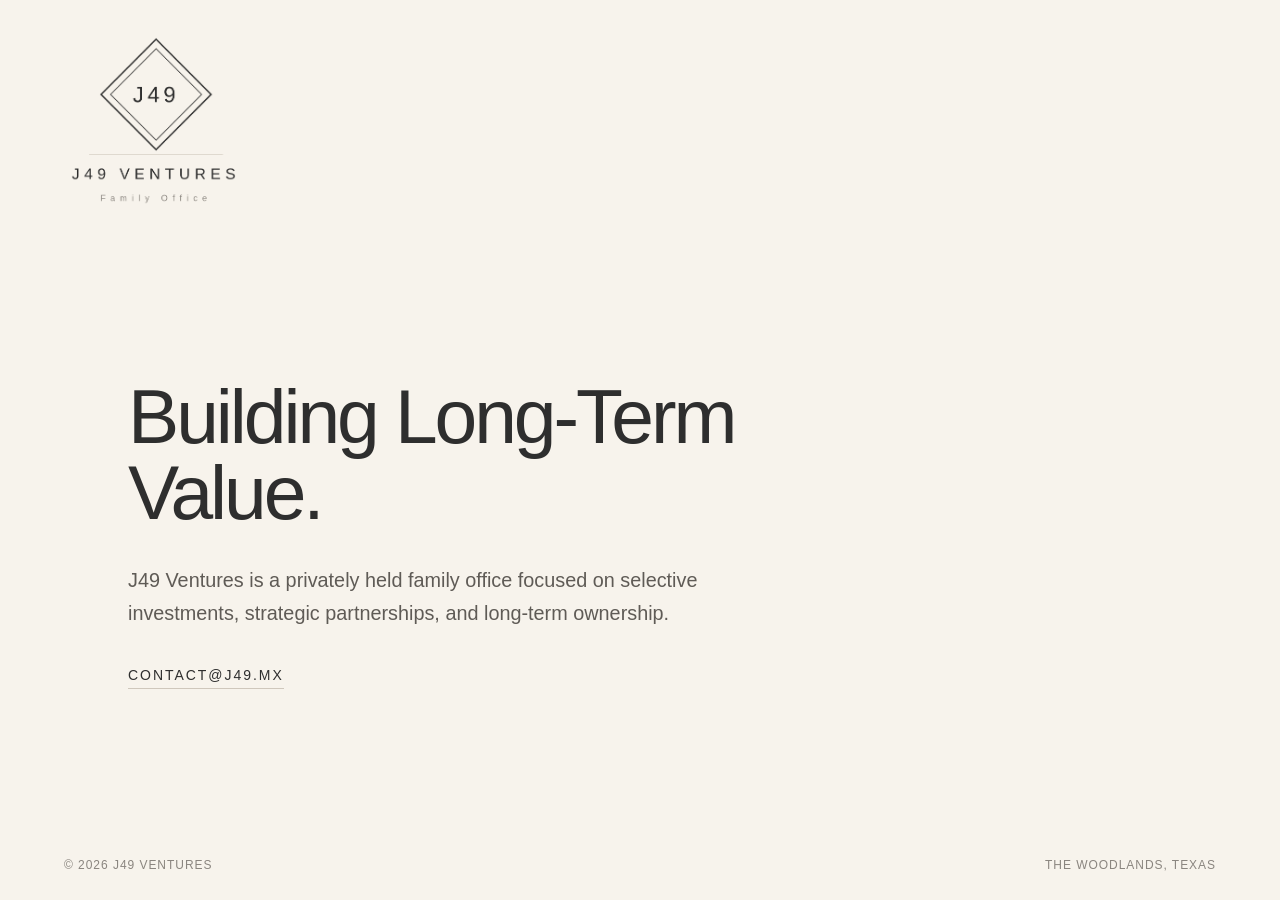
==== index.html @ e1f8d01c "Add files via upload" ====
<!doctype html>
<html lang="en">
<head>
  <meta charset="utf-8">
  <meta name="viewport" content="width=device-width, initial-scale=1">
  <title>J49 Ventures | Family Office</title>
  <meta name="description" content="J49 Ventures is a privately held family office focused on long-term value creation.">
  <meta name="theme-color" content="#f7f3ec">
  <link rel="icon" href="assets/images/j49-logo-cropped.png" type="image/png">
  <style>
    :root {
      --background: #f7f3ec;
      --text: #2e2e2e;
      --muted: #8a857f;
      --line: #cfc7bc;
    }

    * { box-sizing: border-box; }

    html, body { min-height: 100%; }

    body {
      margin: 0;
      min-height: 100vh;
      display: grid;
      grid-template-rows: auto 1fr auto;
      background: var(--background);
      color: var(--text);
      font-family: Arial, Helvetica, sans-serif;
      -webkit-font-smoothing: antialiased;
    }

    header {
      padding: 30px clamp(24px, 5vw, 72px) 0;
    }

    .logo {
      display: block;
      width: clamp(145px, 14vw, 205px);
      height: auto;
    }

    main {
      display: flex;
      align-items: center;
      padding: 8vh clamp(24px, 10vw, 150px);
    }

    .hero {
      max-width: 790px;
    }

    h1 {
      margin: 0;
      max-width: 760px;
      font-size: clamp(42px, 6vw, 86px);
      line-height: .98;
      letter-spacing: -0.04em;
      font-weight: 400;
    }

    .intro {
      margin: 34px 0 0;
      max-width: 635px;
      font-size: clamp(17px, 1.55vw, 22px);
      line-height: 1.65;
      color: #5f5b56;
    }

    .contact {
      display: inline-block;
      margin-top: 38px;
      padding-bottom: 5px;
      color: var(--text);
      font-size: 14px;
      letter-spacing: .14em;
      text-decoration: none;
      text-transform: uppercase;
      border-bottom: 1px solid var(--line);
    }

    footer {
      display: flex;
      justify-content: space-between;
      gap: 24px;
      padding: 0 clamp(24px, 5vw, 72px) 28px;
      color: var(--muted);
      font-size: 12px;
      letter-spacing: .08em;
      text-transform: uppercase;
    }

    @media (max-width: 640px) {
      header { padding-top: 22px; }
      main { align-items: flex-start; padding-top: 18vh; }
      .intro { margin-top: 26px; }
      footer { flex-direction: column; gap: 8px; }
    }
  </style>
</head>
<body>
  <header>
    <img class="logo" src="assets/images/j49-logo-cropped.png" alt="J49 Ventures Family Office">
  </header>

  <main>
    <section class="hero">
      <h1>Building Long-Term Value.</h1>
      <p class="intro">J49 Ventures is a privately held family office focused on selective investments, strategic partnerships, and long-term ownership.</p>
      <a class="contact" href="mailto:contact@j49.mx">contact@j49.mx</a>
    </section>
  </main>

  <footer>
    <span>© 2026 J49 Ventures</span>
    <span>The Woodlands, Texas</span>
  </footer>
</body>
</html>
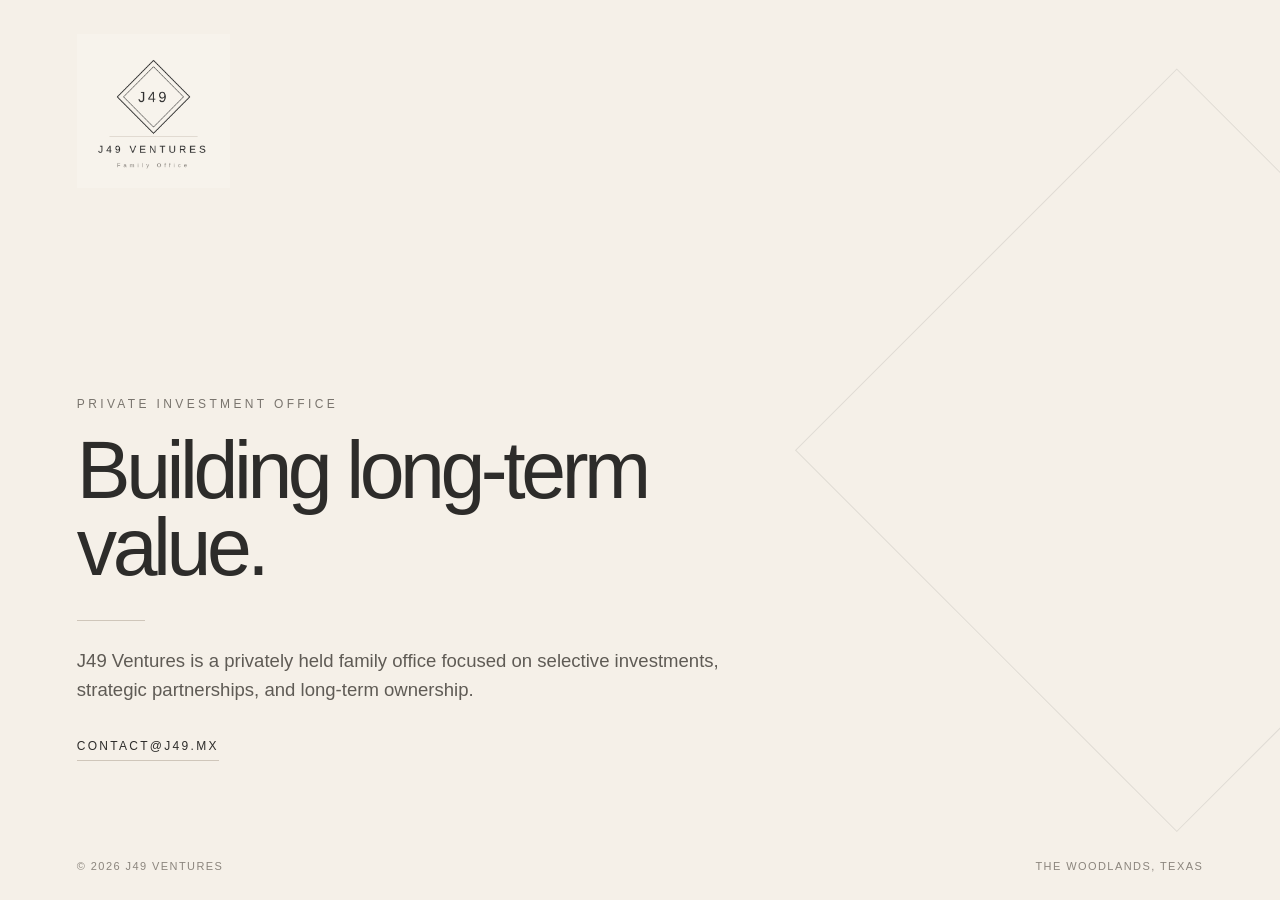
==== commit 60cdf33a: "Add files via upload" ====
--- a/index.html
+++ b/index.html
@@ -4,116 +4,203 @@
   <meta charset="utf-8">
   <meta name="viewport" content="width=device-width, initial-scale=1">
   <title>J49 Ventures | Family Office</title>
-  <meta name="description" content="J49 Ventures is a privately held family office focused on long-term value creation.">
-  <meta name="theme-color" content="#f7f3ec">
-  <link rel="icon" href="assets/images/j49-logo-cropped.png" type="image/png">
+  <meta name="description" content="J49 Ventures is a privately held family office focused on selective investments, strategic partnerships, and long-term ownership.">
+  <meta name="robots" content="index,follow">
+  <link rel="icon" href="assets/j49-logo.png">
   <style>
     :root {
-      --background: #f7f3ec;
-      --text: #2e2e2e;
-      --muted: #8a857f;
-      --line: #cfc7bc;
+      --bg: #f5f0e8;
+      --ink: #2d2c2a;
+      --muted: #79746d;
+      --line: #cfc6ba;
+      --page-x: clamp(28px, 6vw, 92px);
     }
 
     * { box-sizing: border-box; }
 
-    html, body { min-height: 100%; }
+    html, body {
+      margin: 0;
+      min-height: 100%;
+      background: var(--bg);
+      color: var(--ink);
+    }
 
     body {
-      margin: 0;
+      font-family: Arial, Helvetica, sans-serif;
+      overflow-x: hidden;
+    }
+
+    .page {
       min-height: 100vh;
+      position: relative;
       display: grid;
       grid-template-rows: auto 1fr auto;
-      background: var(--background);
-      color: var(--text);
-      font-family: Arial, Helvetica, sans-serif;
-      -webkit-font-smoothing: antialiased;
-    }
-
-    header {
-      padding: 30px clamp(24px, 5vw, 72px) 0;
-    }
-
-    .logo {
+      padding: 34px var(--page-x) 28px;
+      isolation: isolate;
+    }
+
+    .page::after {
+      content: "";
+      position: absolute;
+      width: min(42vw, 620px);
+      aspect-ratio: 1;
+      right: -13vw;
+      top: 50%;
+      transform: translateY(-50%) rotate(45deg);
+      border: 1px solid rgba(45, 44, 42, 0.10);
+      z-index: -1;
+    }
+
+    .brand {
+      display: inline-block;
+      width: clamp(135px, 12vw, 190px);
+    }
+
+    .brand img {
       display: block;
-      width: clamp(145px, 14vw, 205px);
+      width: 100%;
       height: auto;
+      mix-blend-mode: multiply;
     }
 
     main {
       display: flex;
-      align-items: center;
-      padding: 8vh clamp(24px, 10vw, 150px);
-    }
-
-    .hero {
-      max-width: 790px;
+      align-items: flex-end;
+      padding: clamp(70px, 12vh, 150px) 0 clamp(70px, 11vh, 125px);
+    }
+
+    .content {
+      max-width: 760px;
+    }
+
+    .eyebrow {
+      margin: 0 0 22px;
+      font-size: 12px;
+      line-height: 1;
+      letter-spacing: 0.28em;
+      text-transform: uppercase;
+      color: var(--muted);
     }
 
     h1 {
       margin: 0;
-      max-width: 760px;
-      font-size: clamp(42px, 6vw, 86px);
-      line-height: .98;
-      letter-spacing: -0.04em;
+      max-width: 700px;
+      font-size: clamp(54px, 6.3vw, 96px);
+      line-height: 0.96;
       font-weight: 400;
+      letter-spacing: -0.055em;
+    }
+
+    .rule {
+      width: 68px;
+      height: 1px;
+      margin: 34px 0 26px;
+      background: var(--line);
     }
 
     .intro {
-      margin: 34px 0 0;
-      max-width: 635px;
-      font-size: clamp(17px, 1.55vw, 22px);
-      line-height: 1.65;
-      color: #5f5b56;
+      margin: 0;
+      max-width: 670px;
+      font-size: clamp(17px, 1.45vw, 22px);
+      line-height: 1.55;
+      color: #5f5b55;
     }
 
     .contact {
       display: inline-block;
-      margin-top: 38px;
-      padding-bottom: 5px;
-      color: var(--text);
-      font-size: 14px;
-      letter-spacing: .14em;
+      margin-top: 34px;
+      color: var(--ink);
       text-decoration: none;
+      font-size: 12px;
+      letter-spacing: 0.19em;
       text-transform: uppercase;
+      padding-bottom: 7px;
       border-bottom: 1px solid var(--line);
+      transition: border-color .2s ease, opacity .2s ease;
+    }
+
+    .contact:hover {
+      border-color: var(--ink);
+      opacity: .72;
     }
 
     footer {
       display: flex;
       justify-content: space-between;
+      align-items: center;
       gap: 24px;
-      padding: 0 clamp(24px, 5vw, 72px) 28px;
-      color: var(--muted);
-      font-size: 12px;
-      letter-spacing: .08em;
+      color: #8b857d;
+      font-size: 11px;
+      letter-spacing: 0.13em;
       text-transform: uppercase;
     }
 
-    @media (max-width: 640px) {
-      header { padding-top: 22px; }
-      main { align-items: flex-start; padding-top: 18vh; }
-      .intro { margin-top: 26px; }
-      footer { flex-direction: column; gap: 8px; }
+    @media (max-width: 720px) {
+      .page {
+        padding-top: 24px;
+        padding-bottom: 22px;
+      }
+
+      .page::after {
+        width: 95vw;
+        right: -48vw;
+        top: 54%;
+      }
+
+      .brand {
+        width: 122px;
+      }
+
+      main {
+        align-items: center;
+        padding: 70px 0 60px;
+      }
+
+      h1 {
+        font-size: clamp(48px, 15vw, 70px);
+        max-width: 9ch;
+      }
+
+      .intro {
+        font-size: 17px;
+      }
+
+      footer {
+        align-items: flex-end;
+        font-size: 9px;
+      }
+
+      footer span:last-child {
+        text-align: right;
+      }
     }
   </style>
 </head>
 <body>
-  <header>
-    <img class="logo" src="assets/images/j49-logo-cropped.png" alt="J49 Ventures Family Office">
-  </header>
-
-  <main>
-    <section class="hero">
-      <h1>Building Long-Term Value.</h1>
-      <p class="intro">J49 Ventures is a privately held family office focused on selective investments, strategic partnerships, and long-term ownership.</p>
-      <a class="contact" href="mailto:contact@j49.mx">contact@j49.mx</a>
-    </section>
-  </main>
-
-  <footer>
-    <span>© 2026 J49 Ventures</span>
-    <span>The Woodlands, Texas</span>
-  </footer>
+  <div class="page">
+    <header>
+      <a class="brand" href="/" aria-label="J49 Ventures home">
+        <img src="assets/j49-logo.png" alt="J49 Ventures Family Office">
+      </a>
+    </header>
+
+    <main>
+      <section class="content" aria-labelledby="main-title">
+        <p class="eyebrow">Private Investment Office</p>
+        <h1 id="main-title">Building long-term value.</h1>
+        <div class="rule" aria-hidden="true"></div>
+        <p class="intro">
+          J49 Ventures is a privately held family office focused on selective investments,
+          strategic partnerships, and long-term ownership.
+        </p>
+        <a class="contact" href="mailto:contact@j49.mx">contact@j49.mx</a>
+      </section>
+    </main>
+
+    <footer>
+      <span>© 2026 J49 Ventures</span>
+      <span>The Woodlands, Texas</span>
+    </footer>
+  </div>
 </body>
 </html>
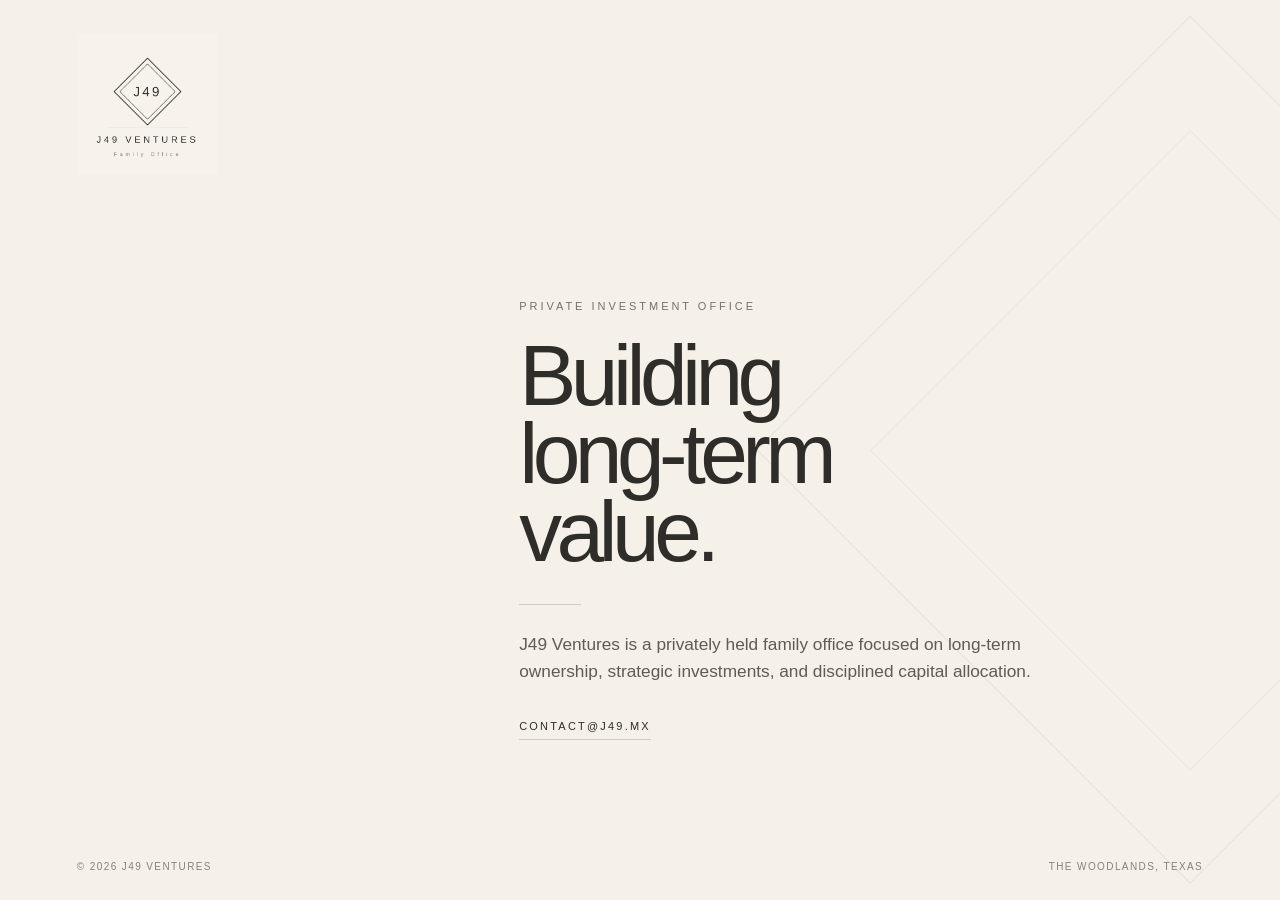
==== commit e946f49b: "Add files via upload" ====
--- a/index.html
+++ b/index.html
@@ -4,203 +4,45 @@
   <meta charset="utf-8">
   <meta name="viewport" content="width=device-width, initial-scale=1">
   <title>J49 Ventures | Family Office</title>
-  <meta name="description" content="J49 Ventures is a privately held family office focused on selective investments, strategic partnerships, and long-term ownership.">
-  <meta name="robots" content="index,follow">
+  <meta name="description" content="J49 Ventures is a privately held family office focused on long-term ownership, strategic investments, and disciplined capital allocation.">
+  <meta name="theme-color" content="#f5f0e8">
   <link rel="icon" href="assets/j49-logo.png">
   <style>
-    :root {
-      --bg: #f5f0e8;
-      --ink: #2d2c2a;
-      --muted: #79746d;
-      --line: #cfc6ba;
-      --page-x: clamp(28px, 6vw, 92px);
-    }
-
-    * { box-sizing: border-box; }
-
-    html, body {
-      margin: 0;
-      min-height: 100%;
-      background: var(--bg);
-      color: var(--ink);
-    }
-
-    body {
-      font-family: Arial, Helvetica, sans-serif;
-      overflow-x: hidden;
-    }
-
-    .page {
-      min-height: 100vh;
-      position: relative;
-      display: grid;
-      grid-template-rows: auto 1fr auto;
-      padding: 34px var(--page-x) 28px;
-      isolation: isolate;
-    }
-
-    .page::after {
-      content: "";
-      position: absolute;
-      width: min(42vw, 620px);
-      aspect-ratio: 1;
-      right: -13vw;
-      top: 50%;
-      transform: translateY(-50%) rotate(45deg);
-      border: 1px solid rgba(45, 44, 42, 0.10);
-      z-index: -1;
-    }
-
-    .brand {
-      display: inline-block;
-      width: clamp(135px, 12vw, 190px);
-    }
-
-    .brand img {
-      display: block;
-      width: 100%;
-      height: auto;
-      mix-blend-mode: multiply;
-    }
-
-    main {
-      display: flex;
-      align-items: flex-end;
-      padding: clamp(70px, 12vh, 150px) 0 clamp(70px, 11vh, 125px);
-    }
-
-    .content {
-      max-width: 760px;
-    }
-
-    .eyebrow {
-      margin: 0 0 22px;
-      font-size: 12px;
-      line-height: 1;
-      letter-spacing: 0.28em;
-      text-transform: uppercase;
-      color: var(--muted);
-    }
-
-    h1 {
-      margin: 0;
-      max-width: 700px;
-      font-size: clamp(54px, 6.3vw, 96px);
-      line-height: 0.96;
-      font-weight: 400;
-      letter-spacing: -0.055em;
-    }
-
-    .rule {
-      width: 68px;
-      height: 1px;
-      margin: 34px 0 26px;
-      background: var(--line);
-    }
-
-    .intro {
-      margin: 0;
-      max-width: 670px;
-      font-size: clamp(17px, 1.45vw, 22px);
-      line-height: 1.55;
-      color: #5f5b55;
-    }
-
-    .contact {
-      display: inline-block;
-      margin-top: 34px;
-      color: var(--ink);
-      text-decoration: none;
-      font-size: 12px;
-      letter-spacing: 0.19em;
-      text-transform: uppercase;
-      padding-bottom: 7px;
-      border-bottom: 1px solid var(--line);
-      transition: border-color .2s ease, opacity .2s ease;
-    }
-
-    .contact:hover {
-      border-color: var(--ink);
-      opacity: .72;
-    }
-
-    footer {
-      display: flex;
-      justify-content: space-between;
-      align-items: center;
-      gap: 24px;
-      color: #8b857d;
-      font-size: 11px;
-      letter-spacing: 0.13em;
-      text-transform: uppercase;
-    }
-
-    @media (max-width: 720px) {
-      .page {
-        padding-top: 24px;
-        padding-bottom: 22px;
-      }
-
-      .page::after {
-        width: 95vw;
-        right: -48vw;
-        top: 54%;
-      }
-
-      .brand {
-        width: 122px;
-      }
-
-      main {
-        align-items: center;
-        padding: 70px 0 60px;
-      }
-
-      h1 {
-        font-size: clamp(48px, 15vw, 70px);
-        max-width: 9ch;
-      }
-
-      .intro {
-        font-size: 17px;
-      }
-
-      footer {
-        align-items: flex-end;
-        font-size: 9px;
-      }
-
-      footer span:last-child {
-        text-align: right;
-      }
-    }
+    :root{--bg:#f5f0e8;--ink:#2e2d2a;--muted:#777169;--line:rgba(46,45,42,.18);--page-x:clamp(24px,6vw,92px)}
+    *{box-sizing:border-box}html,body{margin:0;min-height:100%;background:var(--bg);color:var(--ink)}
+    body{font-family:Arial,Helvetica,sans-serif;-webkit-font-smoothing:antialiased}
+    .page{position:relative;min-height:100svh;overflow:hidden;display:grid;grid-template-rows:auto 1fr auto;padding:34px var(--page-x) 28px;isolation:isolate}
+    .geometry{position:absolute;inset:0;z-index:-1;pointer-events:none}
+    .diamond{position:absolute;width:min(48vw,690px);aspect-ratio:1;border:1px solid rgba(46,45,42,.065);transform:rotate(45deg);right:-17vw;top:50%;translate:0 -50%}
+    .diamond::after{content:"";position:absolute;inset:13%;border:1px solid rgba(46,45,42,.045)}
+    .brand{display:inline-block;width:clamp(126px,11vw,170px)}
+    .brand img{width:100%;display:block;mix-blend-mode:multiply}
+    main{display:flex;align-items:center;justify-content:flex-end;padding:clamp(70px,9vh,120px) 0}
+    .hero{width:min(620px,52vw);margin-right:clamp(0px,5vw,76px)}
+    .kicker{margin:0 0 24px;font-size:11px;letter-spacing:.27em;text-transform:uppercase;color:var(--muted)}
+    h1{margin:0;font-size:clamp(58px,6.7vw,104px);line-height:.91;letter-spacing:-.065em;font-weight:400;max-width:6.8ch}
+    .rule{width:62px;height:1px;background:var(--line);margin:34px 0 26px}
+    .intro{margin:0;max-width:560px;color:#5f5b55;font-size:clamp(17px,1.35vw,21px);line-height:1.58}
+    .contact{display:inline-block;margin-top:34px;padding-bottom:7px;color:var(--ink);text-decoration:none;font-size:11px;letter-spacing:.2em;text-transform:uppercase;border-bottom:1px solid var(--line);transition:opacity .2s ease,border-color .2s ease}
+    .contact:hover{opacity:.62;border-color:var(--ink)}
+    footer{display:flex;justify-content:space-between;gap:24px;color:#888179;font-size:10px;letter-spacing:.14em;text-transform:uppercase}
+    @media(max-width:760px){.page{padding-top:24px;padding-bottom:22px}.brand{width:118px}main{justify-content:flex-start;align-items:center;padding:70px 0 60px}.hero{width:100%;margin:0}h1{font-size:clamp(52px,16vw,76px);max-width:7ch}.intro{font-size:17px;max-width:34rem}.diamond{width:108vw;right:-64vw;top:56%}footer{align-items:flex-end;font-size:8px}footer span:last-child{text-align:right}}
   </style>
 </head>
 <body>
   <div class="page">
-    <header>
-      <a class="brand" href="/" aria-label="J49 Ventures home">
-        <img src="assets/j49-logo.png" alt="J49 Ventures Family Office">
-      </a>
-    </header>
-
+    <div class="geometry" aria-hidden="true"><div class="diamond"></div></div>
+    <header><a class="brand" href="/" aria-label="J49 Ventures home"><img src="assets/j49-logo.png" alt="J49 Ventures Family Office"></a></header>
     <main>
-      <section class="content" aria-labelledby="main-title">
-        <p class="eyebrow">Private Investment Office</p>
-        <h1 id="main-title">Building long-term value.</h1>
+      <section class="hero">
+        <p class="kicker">Private Investment Office</p>
+        <h1>Building long-term value.</h1>
         <div class="rule" aria-hidden="true"></div>
-        <p class="intro">
-          J49 Ventures is a privately held family office focused on selective investments,
-          strategic partnerships, and long-term ownership.
-        </p>
+        <p class="intro">J49 Ventures is a privately held family office focused on long-term ownership, strategic investments, and disciplined capital allocation.</p>
         <a class="contact" href="mailto:contact@j49.mx">contact@j49.mx</a>
       </section>
     </main>
-
-    <footer>
-      <span>© 2026 J49 Ventures</span>
-      <span>The Woodlands, Texas</span>
-    </footer>
+    <footer><span>© 2026 J49 Ventures</span><span>The Woodlands, Texas</span></footer>
   </div>
 </body>
-</html>
+</html>
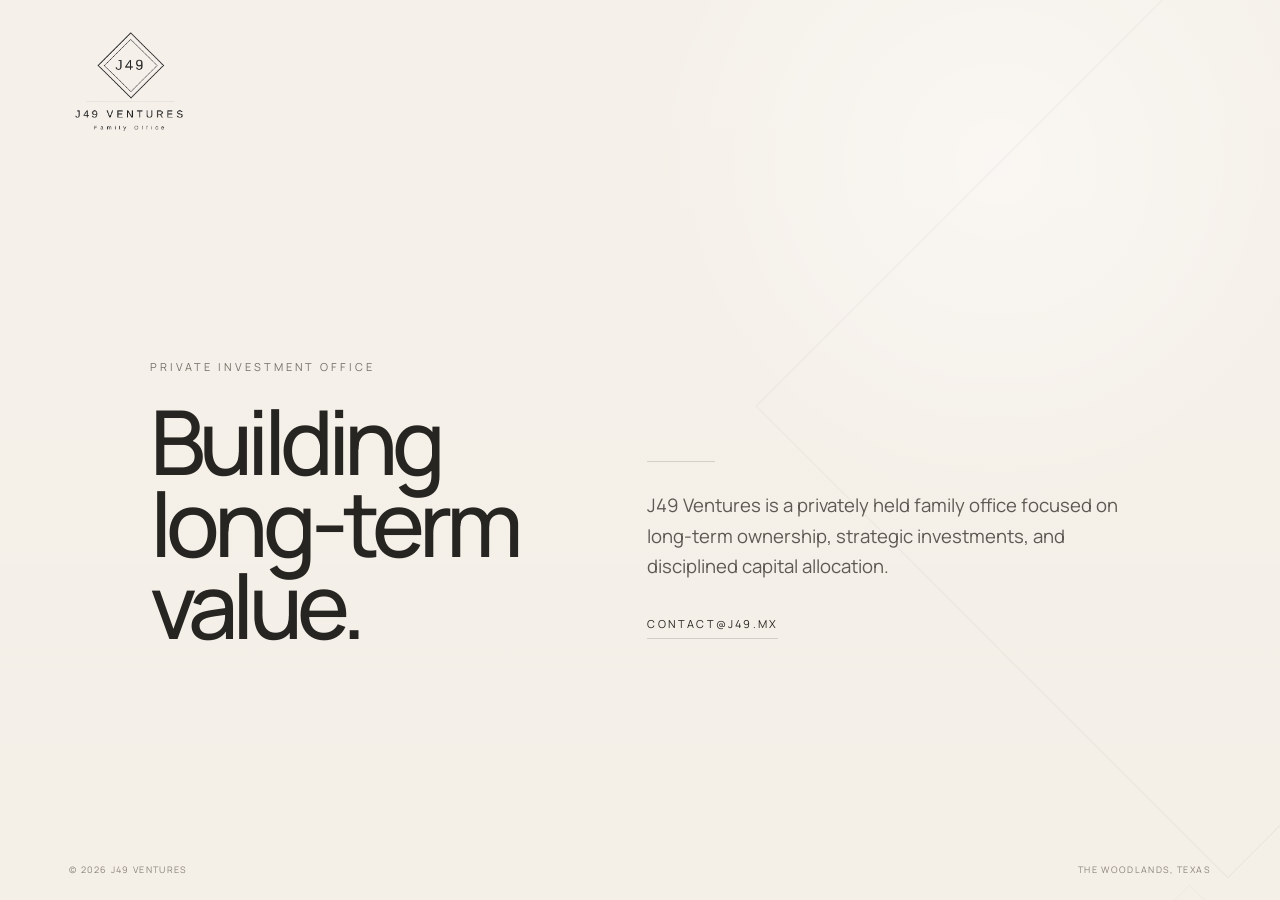
==== commit 1be575c8: "Add files via upload" ====
--- a/index.html
+++ b/index.html
@@ -1,48 +1,50 @@
 <!doctype html>
 <html lang="en">
 <head>
-  <meta charset="utf-8">
-  <meta name="viewport" content="width=device-width, initial-scale=1">
-  <title>J49 Ventures | Family Office</title>
-  <meta name="description" content="J49 Ventures is a privately held family office focused on long-term ownership, strategic investments, and disciplined capital allocation.">
-  <meta name="theme-color" content="#f5f0e8">
-  <link rel="icon" href="assets/j49-logo.png">
-  <style>
-    :root{--bg:#f5f0e8;--ink:#2e2d2a;--muted:#777169;--line:rgba(46,45,42,.18);--page-x:clamp(24px,6vw,92px)}
-    *{box-sizing:border-box}html,body{margin:0;min-height:100%;background:var(--bg);color:var(--ink)}
-    body{font-family:Arial,Helvetica,sans-serif;-webkit-font-smoothing:antialiased}
-    .page{position:relative;min-height:100svh;overflow:hidden;display:grid;grid-template-rows:auto 1fr auto;padding:34px var(--page-x) 28px;isolation:isolate}
-    .geometry{position:absolute;inset:0;z-index:-1;pointer-events:none}
-    .diamond{position:absolute;width:min(48vw,690px);aspect-ratio:1;border:1px solid rgba(46,45,42,.065);transform:rotate(45deg);right:-17vw;top:50%;translate:0 -50%}
-    .diamond::after{content:"";position:absolute;inset:13%;border:1px solid rgba(46,45,42,.045)}
-    .brand{display:inline-block;width:clamp(126px,11vw,170px)}
-    .brand img{width:100%;display:block;mix-blend-mode:multiply}
-    main{display:flex;align-items:center;justify-content:flex-end;padding:clamp(70px,9vh,120px) 0}
-    .hero{width:min(620px,52vw);margin-right:clamp(0px,5vw,76px)}
-    .kicker{margin:0 0 24px;font-size:11px;letter-spacing:.27em;text-transform:uppercase;color:var(--muted)}
-    h1{margin:0;font-size:clamp(58px,6.7vw,104px);line-height:.91;letter-spacing:-.065em;font-weight:400;max-width:6.8ch}
-    .rule{width:62px;height:1px;background:var(--line);margin:34px 0 26px}
-    .intro{margin:0;max-width:560px;color:#5f5b55;font-size:clamp(17px,1.35vw,21px);line-height:1.58}
-    .contact{display:inline-block;margin-top:34px;padding-bottom:7px;color:var(--ink);text-decoration:none;font-size:11px;letter-spacing:.2em;text-transform:uppercase;border-bottom:1px solid var(--line);transition:opacity .2s ease,border-color .2s ease}
-    .contact:hover{opacity:.62;border-color:var(--ink)}
-    footer{display:flex;justify-content:space-between;gap:24px;color:#888179;font-size:10px;letter-spacing:.14em;text-transform:uppercase}
-    @media(max-width:760px){.page{padding-top:24px;padding-bottom:22px}.brand{width:118px}main{justify-content:flex-start;align-items:center;padding:70px 0 60px}.hero{width:100%;margin:0}h1{font-size:clamp(52px,16vw,76px);max-width:7ch}.intro{font-size:17px;max-width:34rem}.diamond{width:108vw;right:-64vw;top:56%}footer{align-items:flex-end;font-size:8px}footer span:last-child{text-align:right}}
-  </style>
+<meta charset="utf-8">
+<meta name="viewport" content="width=device-width, initial-scale=1">
+<title>J49 Ventures | Family Office</title>
+<meta name="description" content="J49 Ventures is a privately held family office focused on long-term ownership, strategic investments, and disciplined capital allocation.">
+<meta name="theme-color" content="#f4efe7">
+<link rel="icon" href="assets/j49-logo-transparent.png">
+<link rel="preconnect" href="https://fonts.googleapis.com">
+<link rel="preconnect" href="https://fonts.gstatic.com" crossorigin>
+<link href="https://fonts.googleapis.com/css2?family=Manrope:wght@400;500;600&display=swap" rel="stylesheet">
+<style>
+:root{--bg:#f4efe7;--ink:#272522;--muted:#777168;--line:rgba(39,37,34,.16);--page:clamp(24px,5.4vw,84px)}
+*{box-sizing:border-box}
+html{scroll-behavior:smooth}
+body{margin:0;min-height:100vh;background:radial-gradient(circle at 78% 18%,rgba(255,255,255,.45),transparent 28%),linear-gradient(180deg,rgba(255,255,255,.12),rgba(255,255,255,0)),var(--bg);color:var(--ink);font-family:"Manrope",Arial,sans-serif;-webkit-font-smoothing:antialiased}
+.page{min-height:100svh;display:grid;grid-template-rows:auto 1fr auto;padding:26px var(--page) 24px;position:relative;overflow:hidden}
+.page:before,.page:after{content:"";position:absolute;width:min(52vw,760px);aspect-ratio:1;border:1px solid rgba(39,37,34,.045);transform:rotate(45deg);pointer-events:none;z-index:0}
+.page:before{right:-22vw;top:8%}
+.page:after{right:-10vw;bottom:-40vw;width:min(34vw,500px);opacity:.6}
+header,main,footer{position:relative;z-index:1}
+.brand{width:clamp(120px,9vw,155px);display:inline-block}
+.brand img{width:100%;display:block}
+main{display:flex;align-items:center;justify-content:center;padding:clamp(72px,10vh,140px) 0}
+.hero{width:min(980px,100%);display:grid;grid-template-columns:minmax(0,.9fr) minmax(0,1.1fr);gap:clamp(48px,8vw,120px);align-items:end}
+.eyebrow{margin:0 0 26px;color:var(--muted);font-size:11px;letter-spacing:.27em;text-transform:uppercase}
+h1{margin:0;max-width:8ch;font-size:clamp(56px,7vw,108px);line-height:.92;letter-spacing:-.065em;font-weight:500}
+.copy{padding-bottom:8px}
+.copy:before{content:"";display:block;width:68px;height:1px;background:var(--line);margin-bottom:28px}
+.intro{margin:0;max-width:540px;color:#5e5952;font-size:clamp(17px,1.45vw,21px);line-height:1.65}
+.contact{display:inline-block;margin-top:34px;color:var(--ink);text-decoration:none;text-transform:uppercase;font-size:11px;letter-spacing:.2em;padding-bottom:7px;border-bottom:1px solid var(--line);transition:opacity .2s ease,border-color .2s ease}
+.contact:hover{opacity:.62;border-color:var(--ink)}
+footer{display:flex;justify-content:space-between;gap:24px;color:#8b847b;font-size:9px;letter-spacing:.15em;text-transform:uppercase}
+@media(max-width:820px){.page{padding-top:20px}.brand{width:112px}main{padding:64px 0 54px}.hero{grid-template-columns:1fr;gap:38px;align-items:start}h1{font-size:clamp(54px,16vw,82px)}.copy{max-width:620px}.page:before{width:110vw;right:-68vw;top:24%}footer{align-items:flex-end;font-size:8px}footer span:last-child{text-align:right}}
+</style>
 </head>
 <body>
-  <div class="page">
-    <div class="geometry" aria-hidden="true"><div class="diamond"></div></div>
-    <header><a class="brand" href="/" aria-label="J49 Ventures home"><img src="assets/j49-logo.png" alt="J49 Ventures Family Office"></a></header>
-    <main>
-      <section class="hero">
-        <p class="kicker">Private Investment Office</p>
-        <h1>Building long-term value.</h1>
-        <div class="rule" aria-hidden="true"></div>
-        <p class="intro">J49 Ventures is a privately held family office focused on long-term ownership, strategic investments, and disciplined capital allocation.</p>
-        <a class="contact" href="mailto:contact@j49.mx">contact@j49.mx</a>
-      </section>
-    </main>
-    <footer><span>© 2026 J49 Ventures</span><span>The Woodlands, Texas</span></footer>
-  </div>
+<div class="page">
+<header><a class="brand" href="/" aria-label="J49 Ventures home"><img src="assets/j49-logo-transparent.png" alt="J49 Ventures Family Office"></a></header>
+<main>
+<section class="hero" aria-labelledby="hero-title">
+<div><p class="eyebrow">Private Investment Office</p><h1 id="hero-title">Building long-term value.</h1></div>
+<div class="copy"><p class="intro">J49 Ventures is a privately held family office focused on long-term ownership, strategic investments, and disciplined capital allocation.</p><a class="contact" href="mailto:contact@j49.mx">contact@j49.mx</a></div>
+</section>
+</main>
+<footer><span>© 2026 J49 Ventures</span><span>The Woodlands, Texas</span></footer>
+</div>
 </body>
 </html>
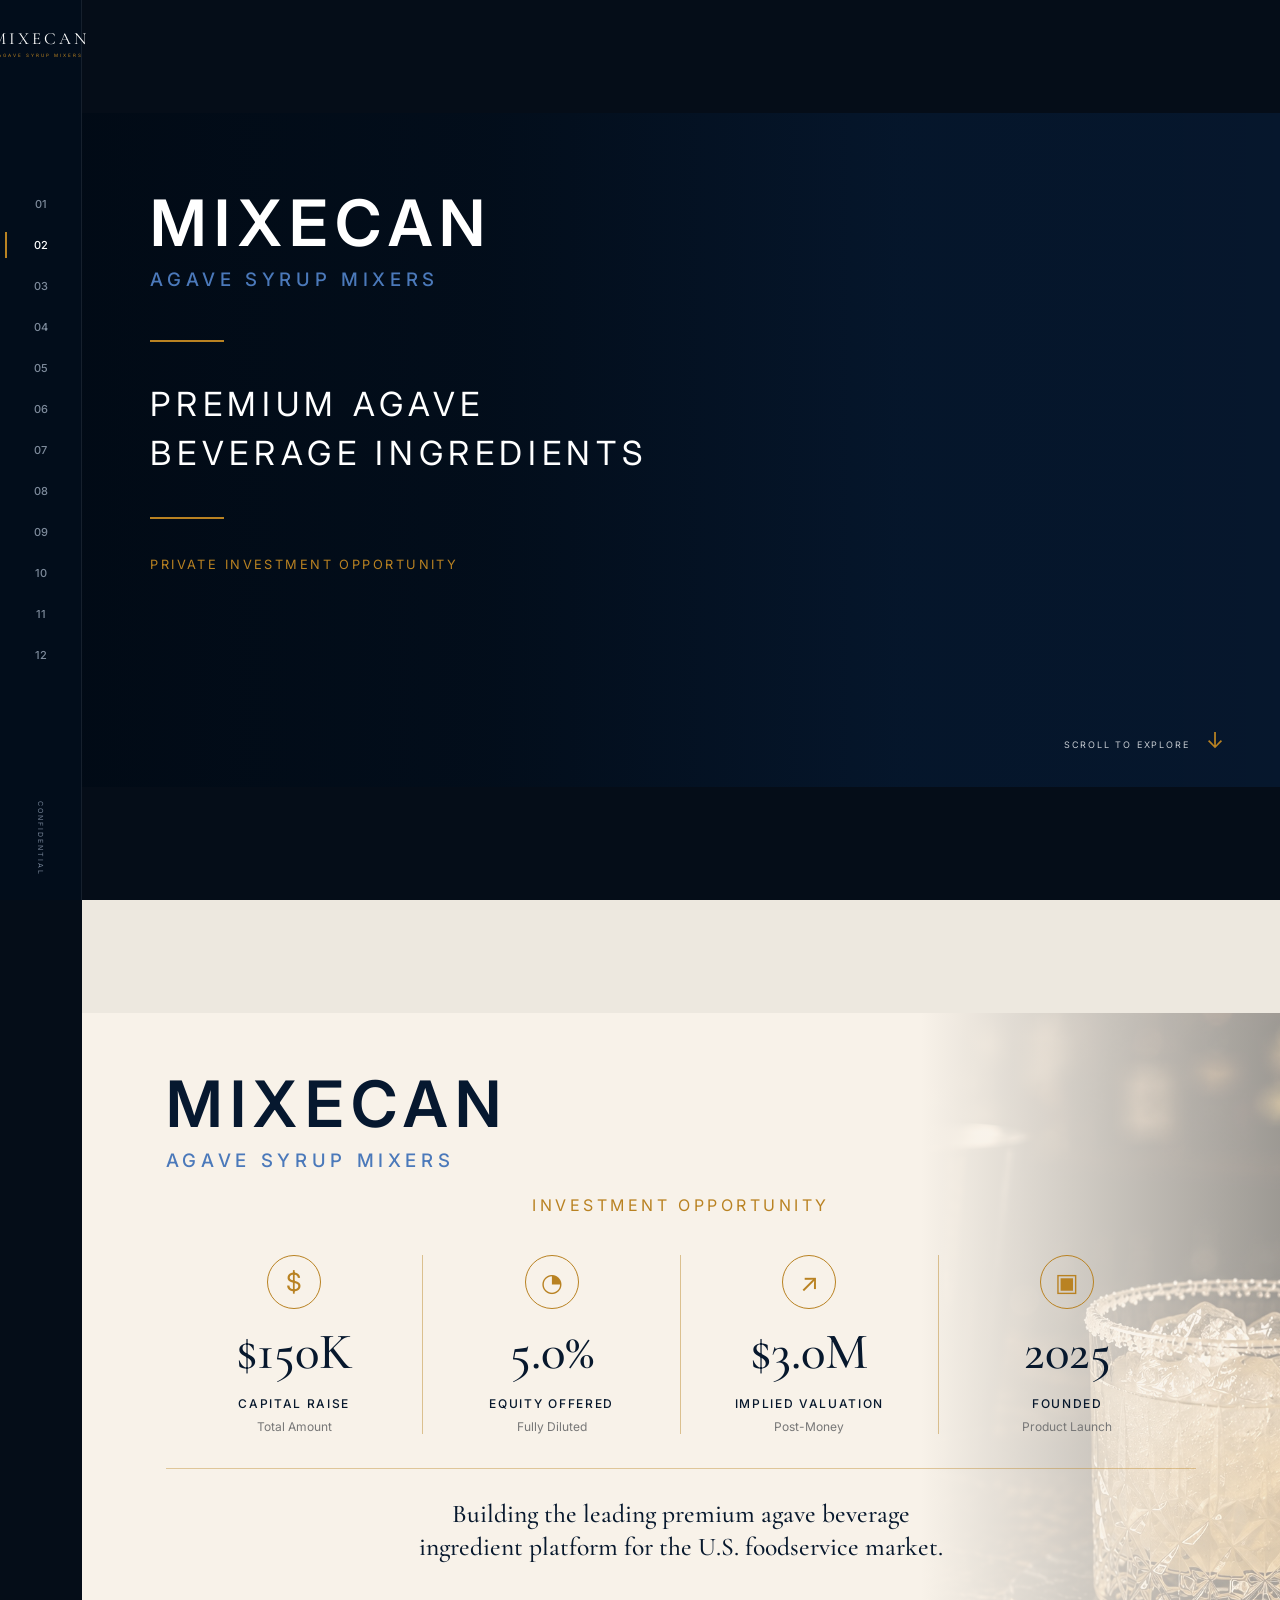
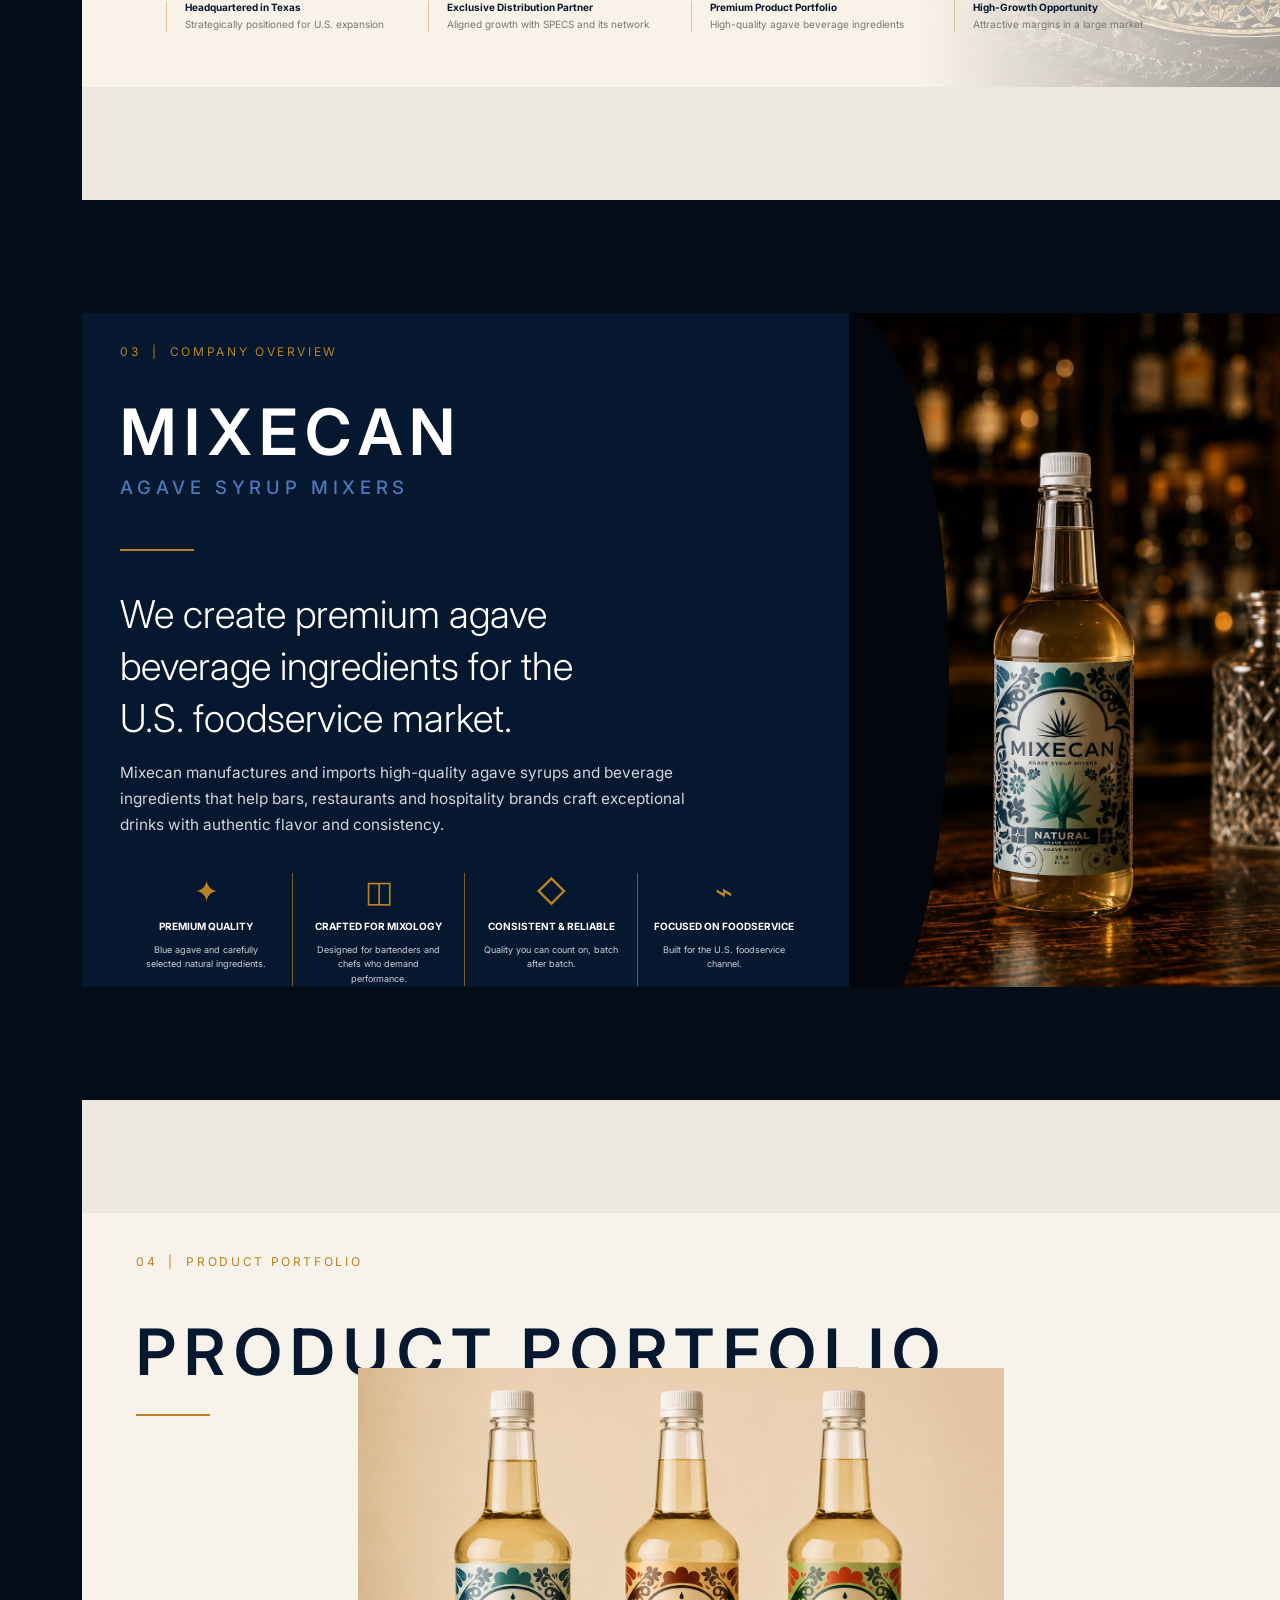
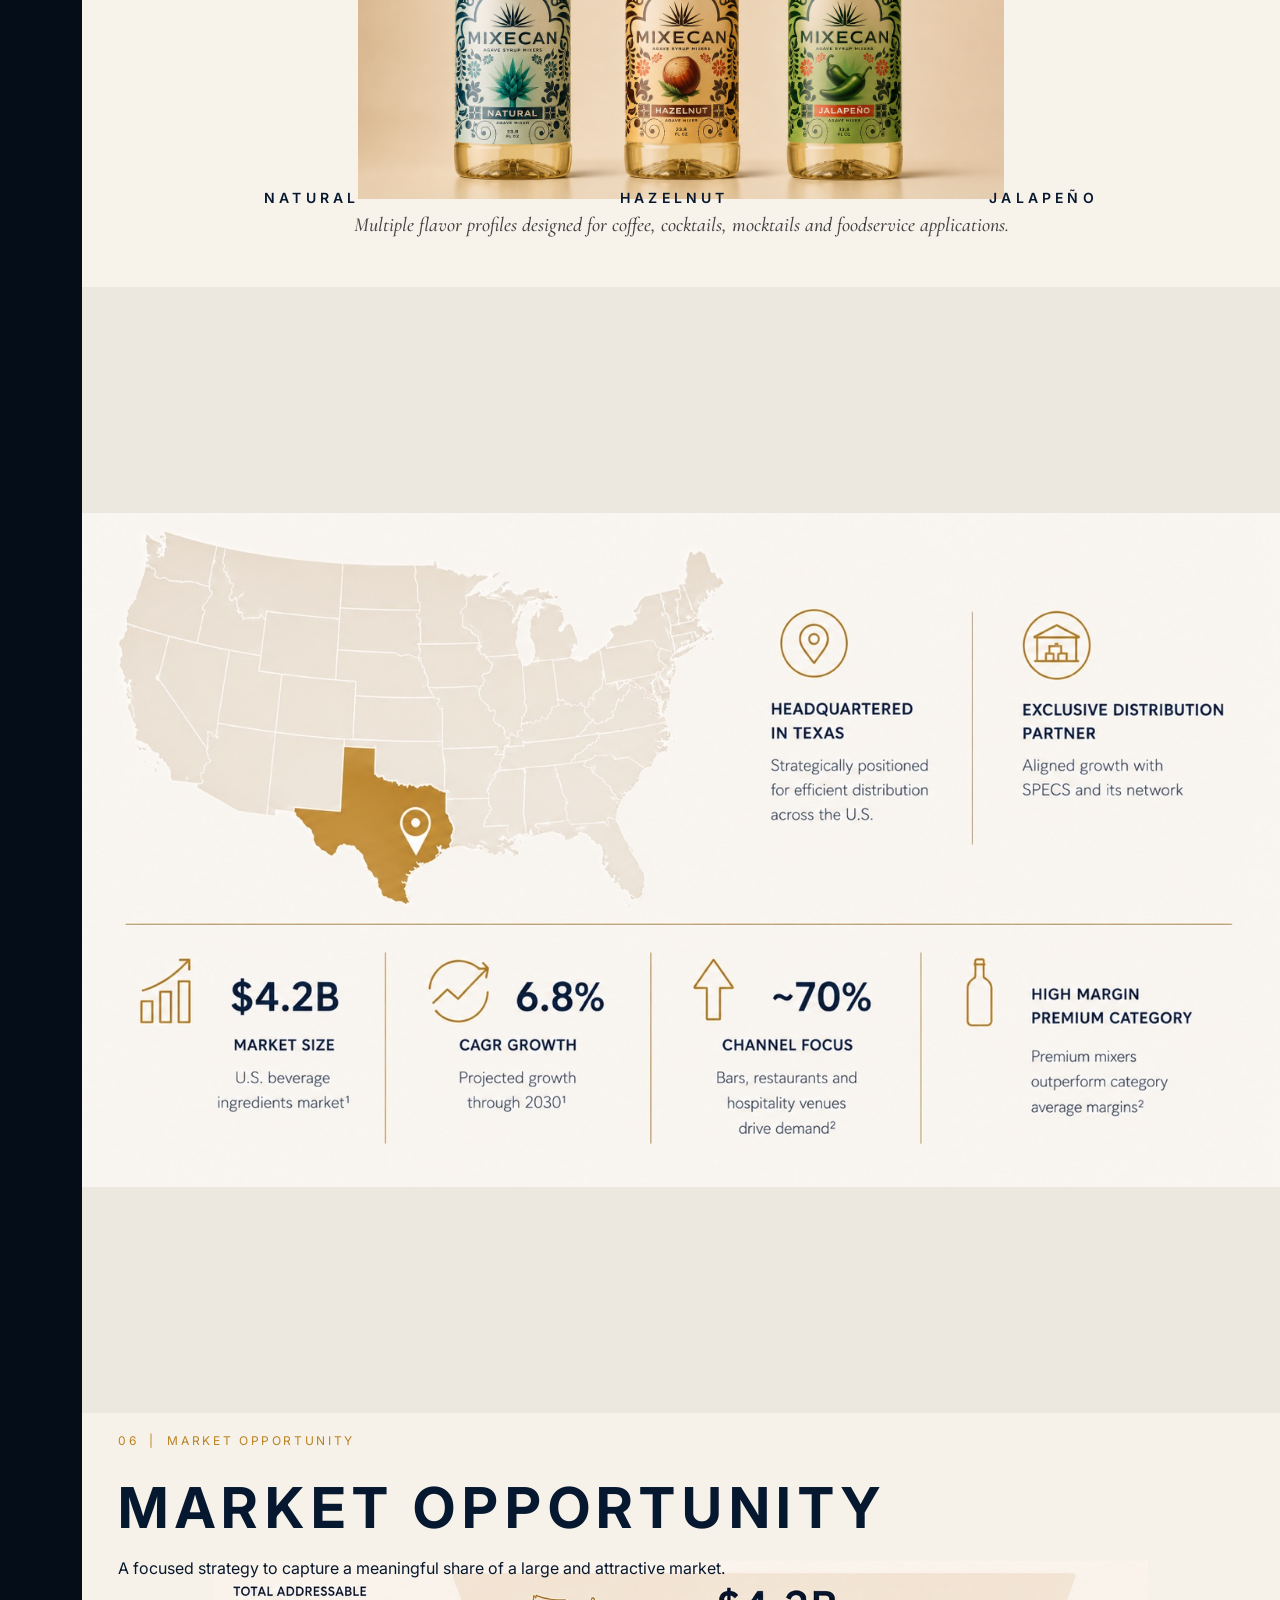
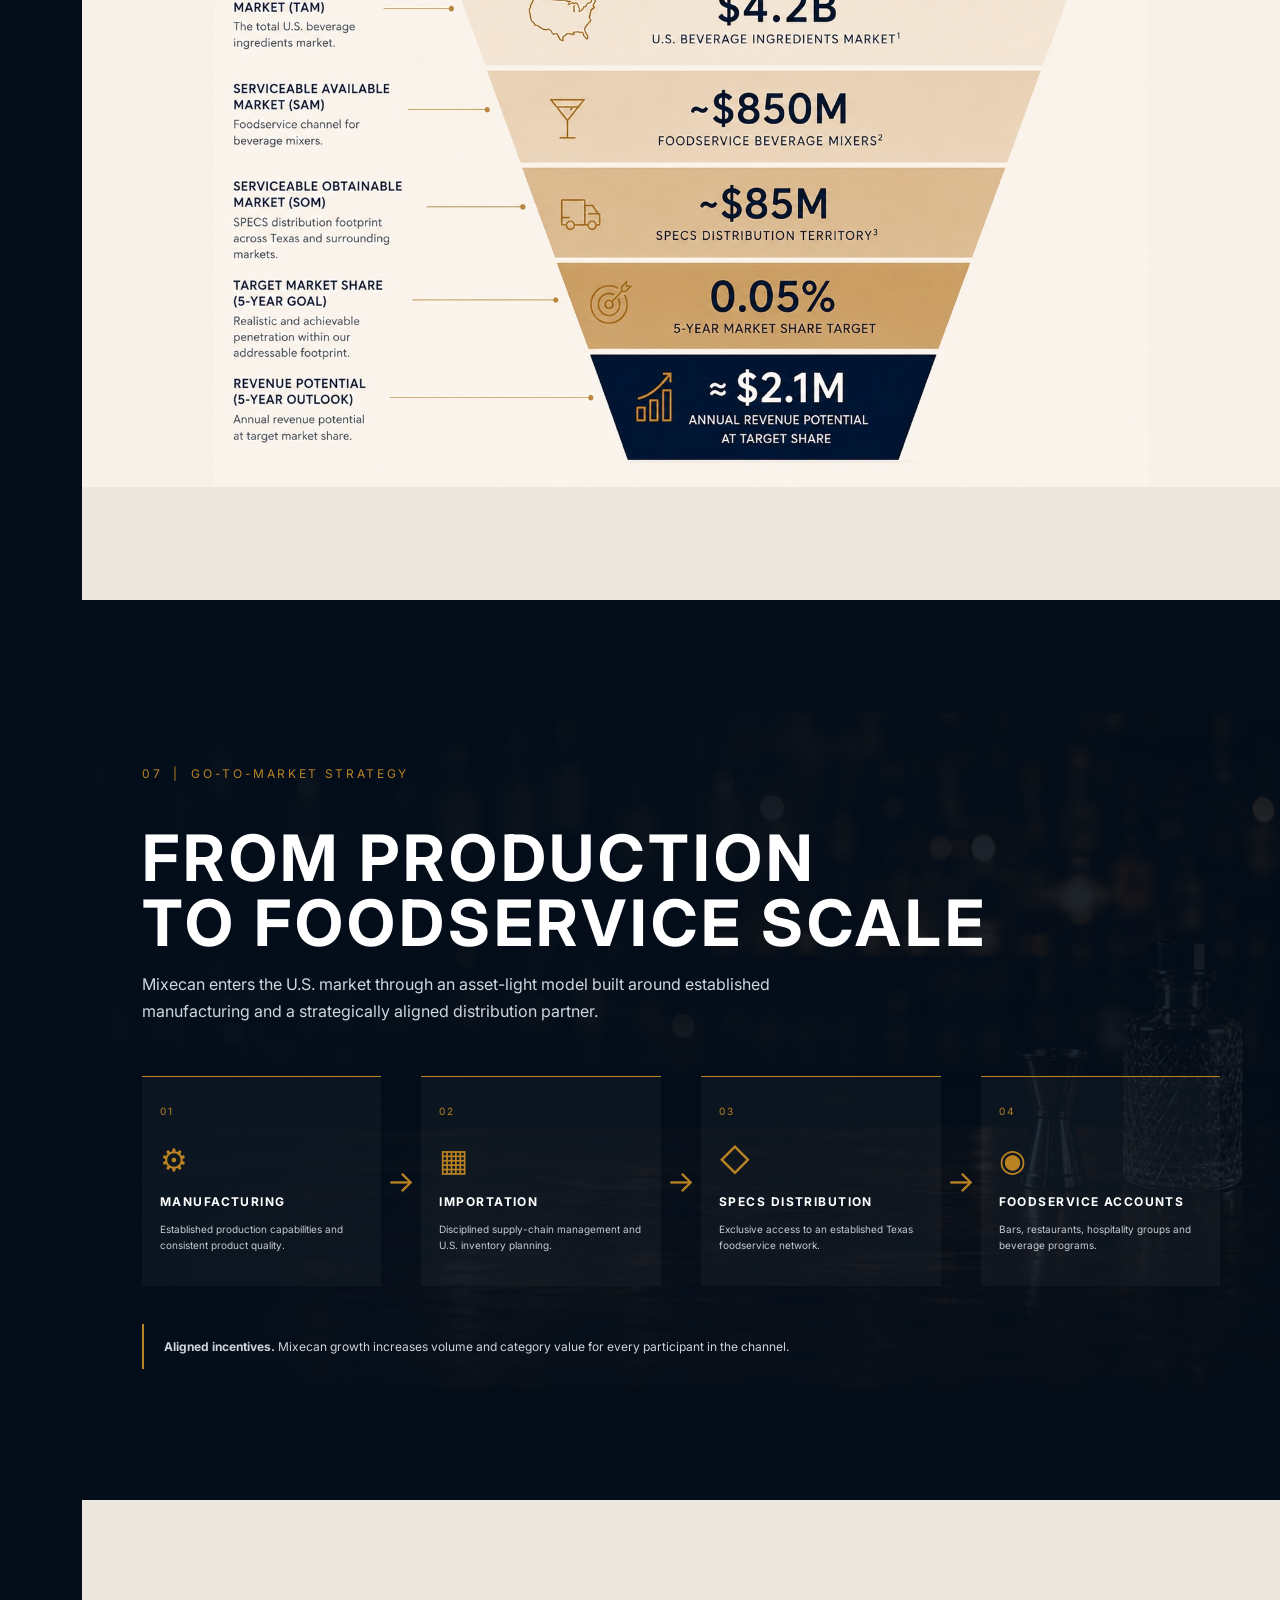
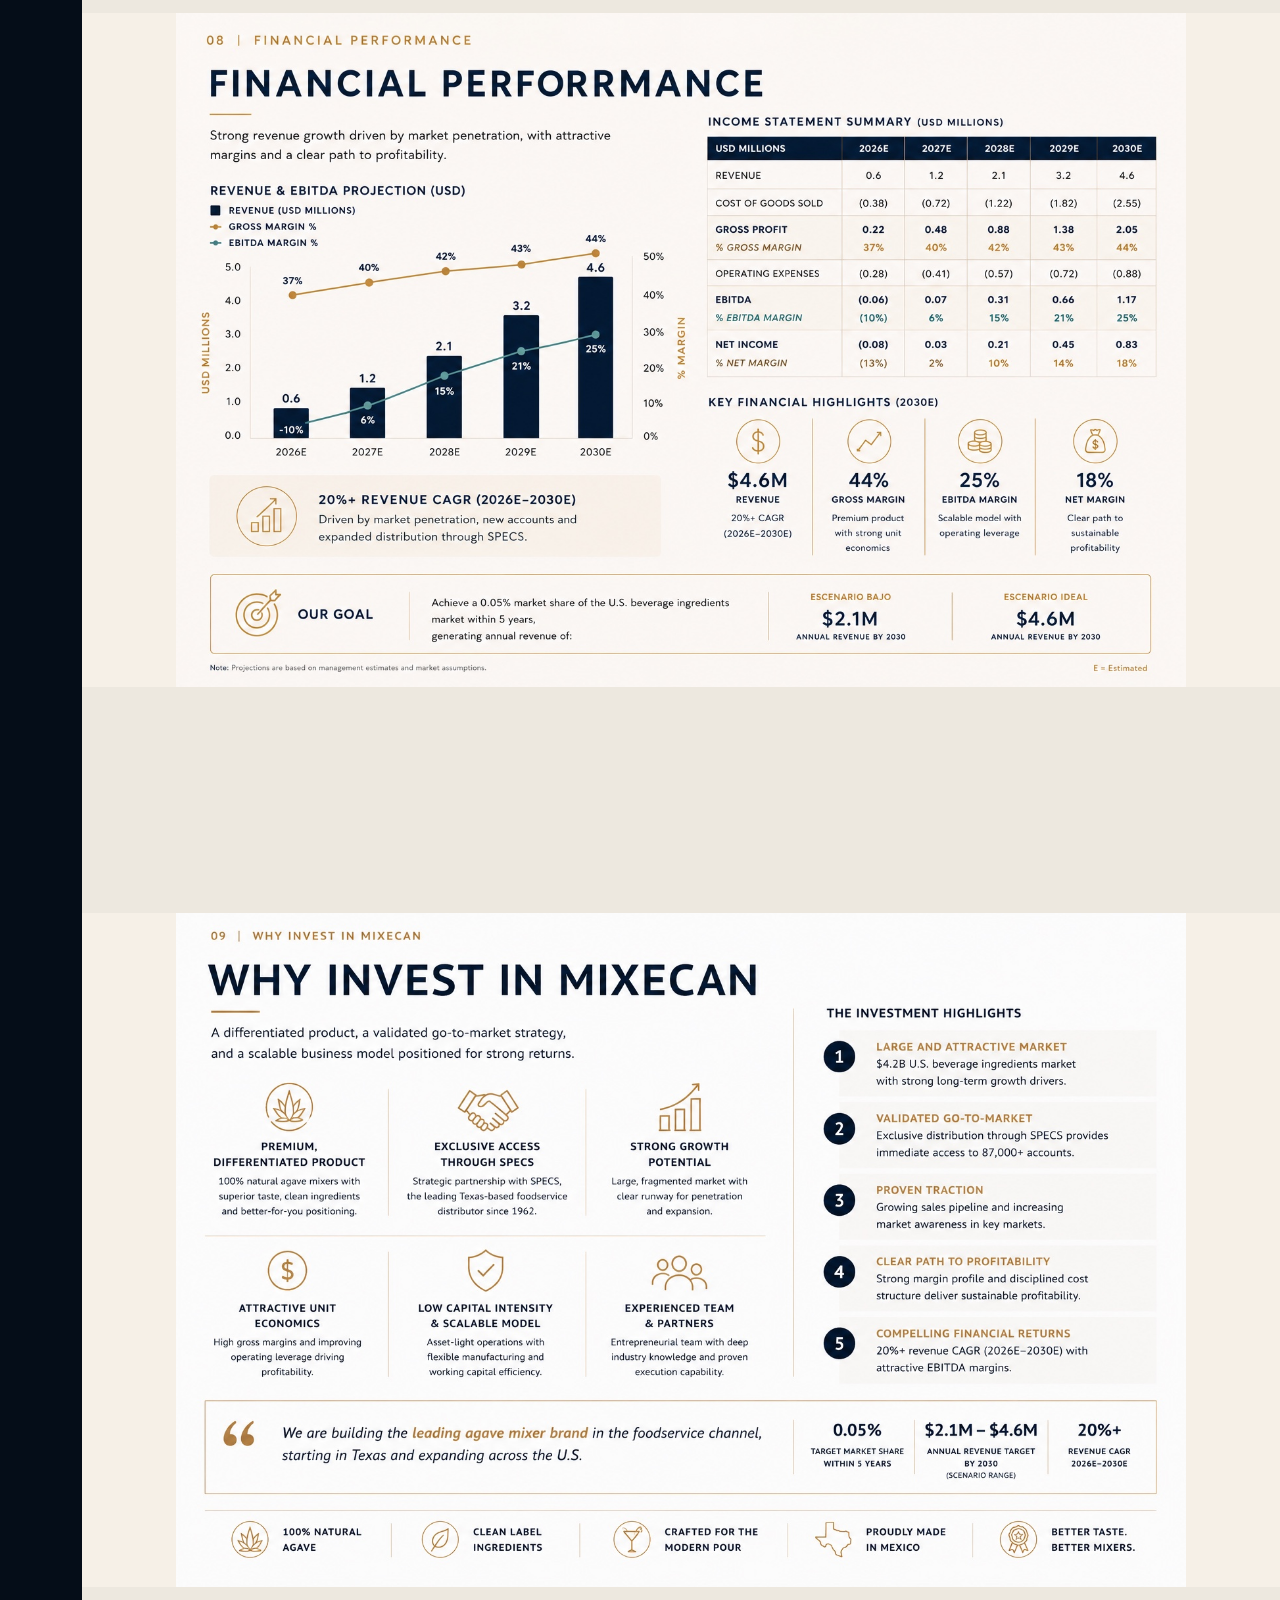
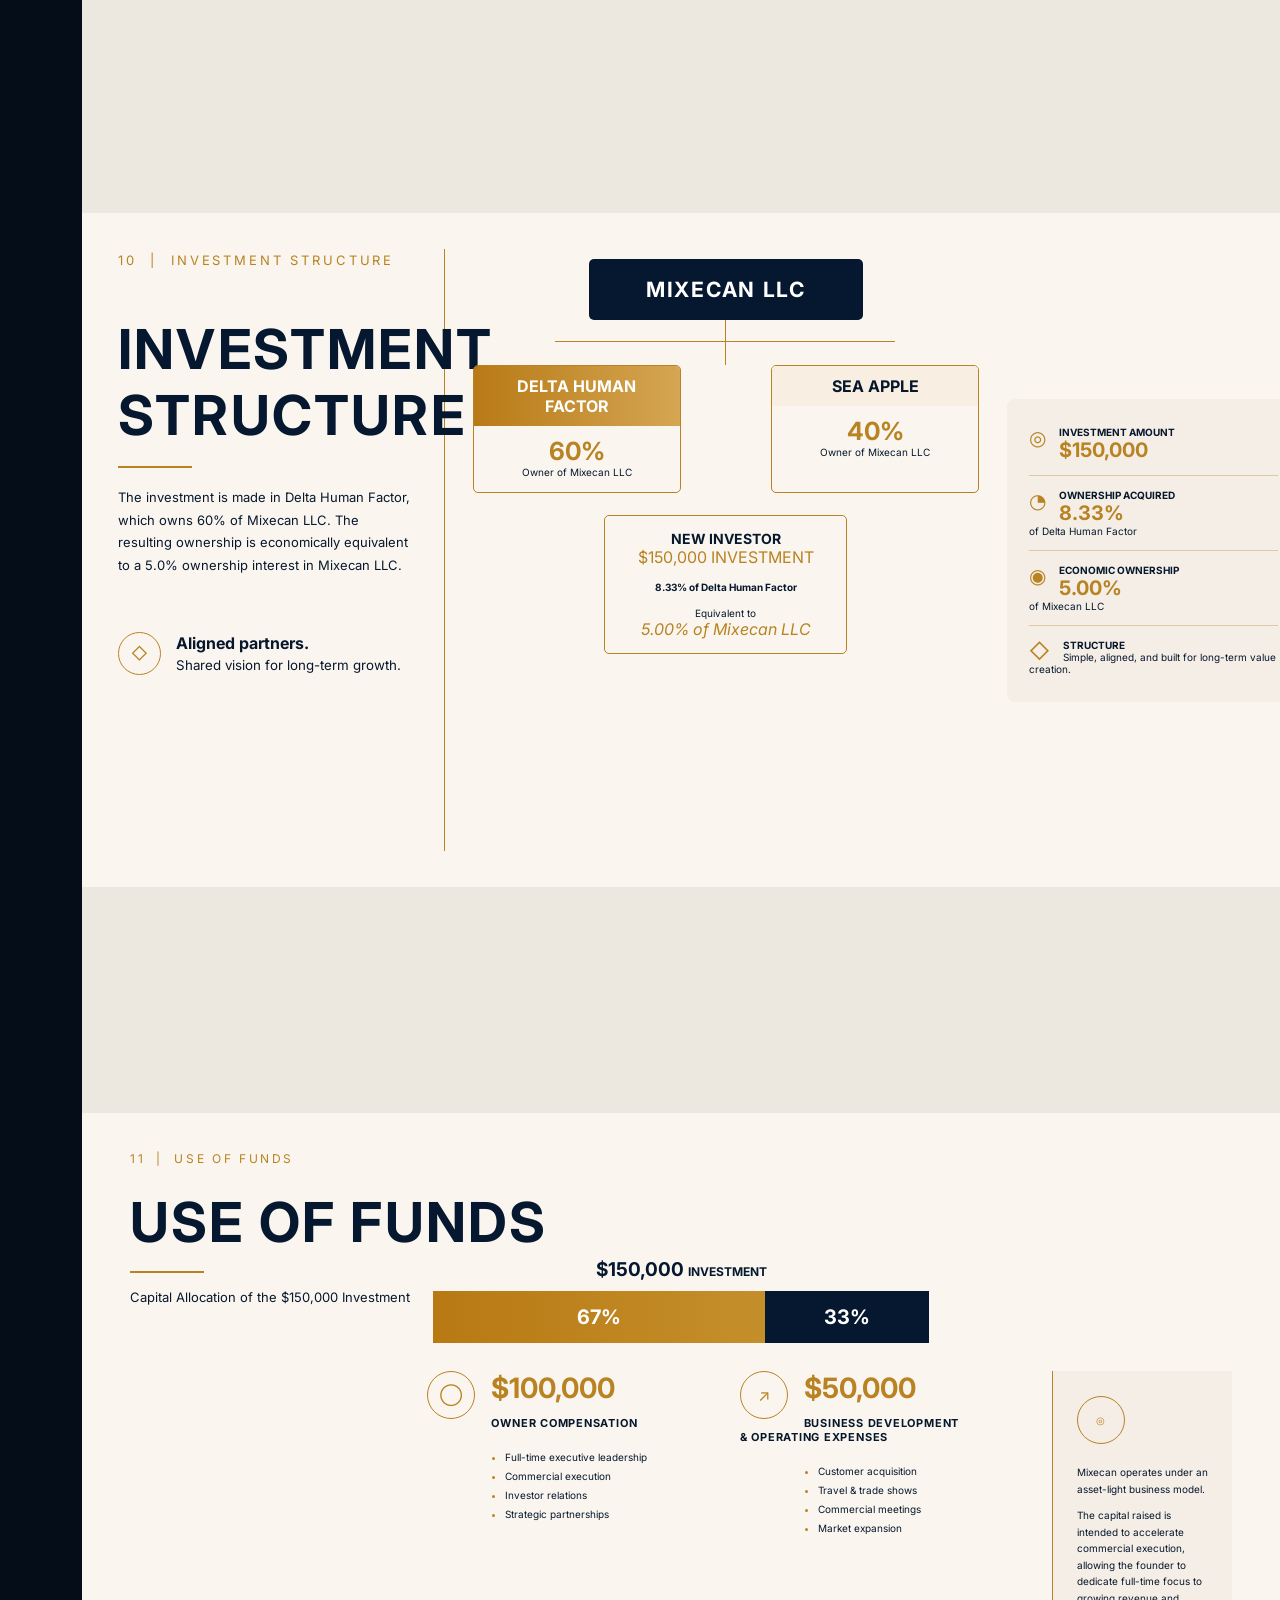
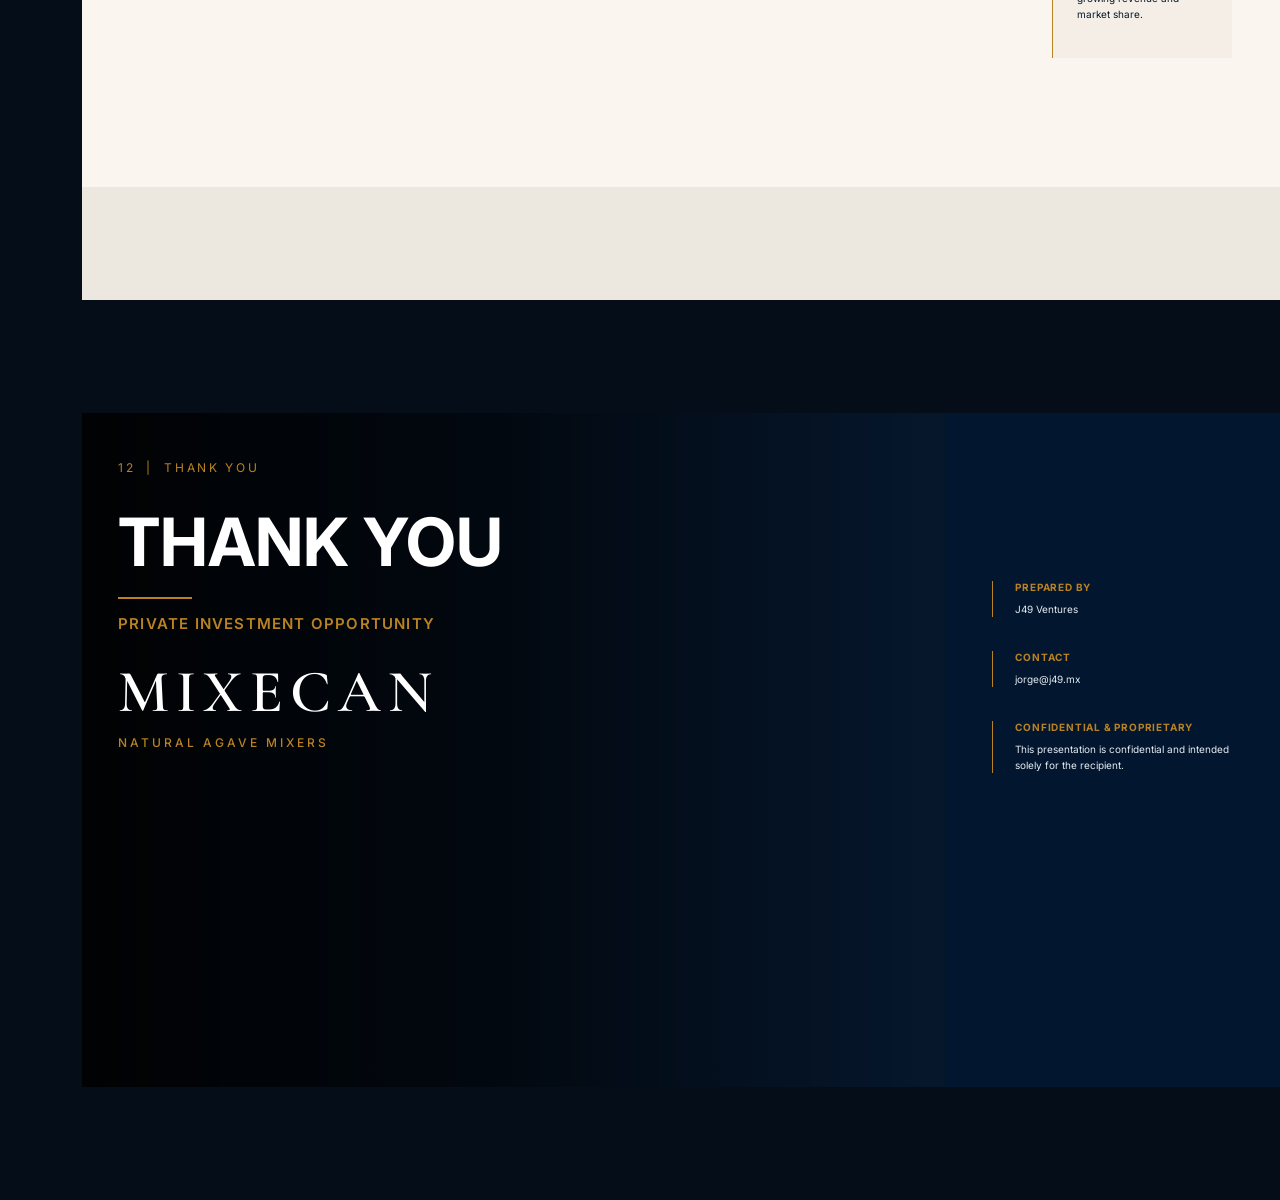
==== commit 8024ae48: "Add files via upload" ====
--- a/index.html
+++ b/index.html
@@ -1,50 +1,204 @@
 <!doctype html>
 <html lang="en">
 <head>
-<meta charset="utf-8">
-<meta name="viewport" content="width=device-width, initial-scale=1">
-<title>J49 Ventures | Family Office</title>
-<meta name="description" content="J49 Ventures is a privately held family office focused on long-term ownership, strategic investments, and disciplined capital allocation.">
-<meta name="theme-color" content="#f4efe7">
-<link rel="icon" href="assets/j49-logo-transparent.png">
-<link rel="preconnect" href="https://fonts.googleapis.com">
-<link rel="preconnect" href="https://fonts.gstatic.com" crossorigin>
-<link href="https://fonts.googleapis.com/css2?family=Manrope:wght@400;500;600&display=swap" rel="stylesheet">
-<style>
-:root{--bg:#f4efe7;--ink:#272522;--muted:#777168;--line:rgba(39,37,34,.16);--page:clamp(24px,5.4vw,84px)}
-*{box-sizing:border-box}
-html{scroll-behavior:smooth}
-body{margin:0;min-height:100vh;background:radial-gradient(circle at 78% 18%,rgba(255,255,255,.45),transparent 28%),linear-gradient(180deg,rgba(255,255,255,.12),rgba(255,255,255,0)),var(--bg);color:var(--ink);font-family:"Manrope",Arial,sans-serif;-webkit-font-smoothing:antialiased}
-.page{min-height:100svh;display:grid;grid-template-rows:auto 1fr auto;padding:26px var(--page) 24px;position:relative;overflow:hidden}
-.page:before,.page:after{content:"";position:absolute;width:min(52vw,760px);aspect-ratio:1;border:1px solid rgba(39,37,34,.045);transform:rotate(45deg);pointer-events:none;z-index:0}
-.page:before{right:-22vw;top:8%}
-.page:after{right:-10vw;bottom:-40vw;width:min(34vw,500px);opacity:.6}
-header,main,footer{position:relative;z-index:1}
-.brand{width:clamp(120px,9vw,155px);display:inline-block}
-.brand img{width:100%;display:block}
-main{display:flex;align-items:center;justify-content:center;padding:clamp(72px,10vh,140px) 0}
-.hero{width:min(980px,100%);display:grid;grid-template-columns:minmax(0,.9fr) minmax(0,1.1fr);gap:clamp(48px,8vw,120px);align-items:end}
-.eyebrow{margin:0 0 26px;color:var(--muted);font-size:11px;letter-spacing:.27em;text-transform:uppercase}
-h1{margin:0;max-width:8ch;font-size:clamp(56px,7vw,108px);line-height:.92;letter-spacing:-.065em;font-weight:500}
-.copy{padding-bottom:8px}
-.copy:before{content:"";display:block;width:68px;height:1px;background:var(--line);margin-bottom:28px}
-.intro{margin:0;max-width:540px;color:#5e5952;font-size:clamp(17px,1.45vw,21px);line-height:1.65}
-.contact{display:inline-block;margin-top:34px;color:var(--ink);text-decoration:none;text-transform:uppercase;font-size:11px;letter-spacing:.2em;padding-bottom:7px;border-bottom:1px solid var(--line);transition:opacity .2s ease,border-color .2s ease}
-.contact:hover{opacity:.62;border-color:var(--ink)}
-footer{display:flex;justify-content:space-between;gap:24px;color:#8b847b;font-size:9px;letter-spacing:.15em;text-transform:uppercase}
-@media(max-width:820px){.page{padding-top:20px}.brand{width:112px}main{padding:64px 0 54px}.hero{grid-template-columns:1fr;gap:38px;align-items:start}h1{font-size:clamp(54px,16vw,82px)}.copy{max-width:620px}.page:before{width:110vw;right:-68vw;top:24%}footer{align-items:flex-end;font-size:8px}footer span:last-child{text-align:right}}
-</style>
+  <meta charset="utf-8" />
+  <meta name="viewport" content="width=device-width, initial-scale=1" />
+  <meta name="robots" content="noindex,nofollow,noarchive" />
+  <meta name="theme-color" content="#07182d" />
+  <title>Mixecan | Private Investment Opportunity</title>
+  <link rel="preconnect" href="https://fonts.googleapis.com">
+  <link rel="preconnect" href="https://fonts.gstatic.com" crossorigin>
+  <link href="https://fonts.googleapis.com/css2?family=Cormorant+Garamond:ital,wght@0,500;0,600;1,500&family=Inter:wght@300;400;500;600;700&display=swap" rel="stylesheet">
+  <link rel="stylesheet" href="styles.css" />
 </head>
 <body>
-<div class="page">
-<header><a class="brand" href="/" aria-label="J49 Ventures home"><img src="assets/j49-logo-transparent.png" alt="J49 Ventures Family Office"></a></header>
-<main>
-<section class="hero" aria-labelledby="hero-title">
-<div><p class="eyebrow">Private Investment Office</p><h1 id="hero-title">Building long-term value.</h1></div>
-<div class="copy"><p class="intro">J49 Ventures is a privately held family office focused on long-term ownership, strategic investments, and disciplined capital allocation.</p><a class="contact" href="mailto:contact@j49.mx">contact@j49.mx</a></div>
-</section>
-</main>
-<footer><span>© 2026 J49 Ventures</span><span>The Woodlands, Texas</span></footer>
-</div>
+  <aside class="deck-nav" aria-label="Slide navigation">
+    <div class="brand-mini">MIXECAN<span>AGAVE SYRUP MIXERS</span></div>
+    <div class="nav-list" id="navList"></div>
+    <div class="confidential">CONFIDENTIAL</div>
+  </aside>
+
+  <main id="deck">
+    <!-- 01 Cover -->
+    <section class="slide slide-dark" data-title="Cover">
+      <div class="frame hero-frame" style="--bg:url('assets/drink.jpeg')">
+        <div class="hero-overlay"></div>
+        <div class="hero-copy">
+          <div class="wordmark">MIXECAN<span>AGAVE SYRUP MIXERS</span></div>
+          <div class="hero-rule"></div>
+          <h1>PREMIUM AGAVE<br>BEVERAGE INGREDIENTS</h1>
+          <div class="hero-rule short"></div>
+          <p class="eyebrow gold">PRIVATE INVESTMENT OPPORTUNITY</p>
+          <div class="prepared"><span>PREPARED BY</span><strong>J49 VENTURES</strong></div>
+        </div>
+        <div class="scroll-hint">SCROLL TO EXPLORE <span>↓</span></div>
+      </div>
+    </section>
+
+    <!-- 02 Investment Opportunity -->
+    <section class="slide slide-light" data-title="Investment Opportunity">
+      <div class="frame opportunity-frame">
+        <img src="assets/drink.jpeg" class="opportunity-image" alt="Agave cocktail in a crystal glass" />
+        <div class="soft-wash"></div>
+        <div class="opportunity-content">
+          <div class="wordmark navy">MIXECAN<span>AGAVE SYRUP MIXERS</span></div>
+          <p class="section-kicker">INVESTMENT OPPORTUNITY</p>
+          <div class="metrics-grid">
+            <article><div class="metric-icon">$</div><strong>$150K</strong><span>CAPITAL RAISE</span><small>Total Amount</small></article>
+            <article><div class="metric-icon">◔</div><strong>5.0%</strong><span>EQUITY OFFERED</span><small>Fully Diluted</small></article>
+            <article><div class="metric-icon">↗</div><strong>$3.0M</strong><span>IMPLIED VALUATION</span><small>Post-Money</small></article>
+            <article><div class="metric-icon">▣</div><strong>2025</strong><span>FOUNDED</span><small>Product Launch</small></article>
+          </div>
+          <div class="opportunity-statement">Building the leading premium agave beverage<br>ingredient platform for the U.S. foodservice market.</div>
+          <div class="feature-row">
+            <div><b>Headquartered in Texas</b><span>Strategically positioned for U.S. expansion</span></div>
+            <div><b>Exclusive Distribution Partner</b><span>Aligned growth with SPECS and its network</span></div>
+            <div><b>Premium Product Portfolio</b><span>High-quality agave beverage ingredients</span></div>
+            <div><b>High-Growth Opportunity</b><span>Attractive margins in a large market</span></div>
+          </div>
+        </div>
+      </div>
+    </section>
+
+    <!-- 03 Company Overview -->
+    <section class="slide slide-dark" data-title="Company Overview">
+      <div class="frame company-frame">
+        <div class="company-copy">
+          <p class="slide-label">03&nbsp;&nbsp;|&nbsp;&nbsp;COMPANY OVERVIEW</p>
+          <div class="wordmark">MIXECAN<span>AGAVE SYRUP MIXERS</span></div>
+          <div class="gold-line"></div>
+          <h2>We create premium agave<br>beverage ingredients for the<br>U.S. foodservice market.</h2>
+          <p class="body-large">Mixecan manufactures and imports high-quality agave syrups and beverage ingredients that help bars, restaurants and hospitality brands craft exceptional drinks with authentic flavor and consistency.</p>
+          <div class="company-pillars">
+            <div><span>✦</span><b>PREMIUM QUALITY</b><small>Blue agave and carefully selected natural ingredients.</small></div>
+            <div><span>◫</span><b>CRAFTED FOR MIXOLOGY</b><small>Designed for bartenders and chefs who demand performance.</small></div>
+            <div><span>◇</span><b>CONSISTENT & RELIABLE</b><small>Quality you can count on, batch after batch.</small></div>
+            <div><span>⌁</span><b>FOCUSED ON FOODSERVICE</b><small>Built for the U.S. foodservice channel.</small></div>
+          </div>
+        </div>
+        <div class="company-image-wrap"><img src="assets/mixecan-bottle.jpeg" alt="Mixecan Natural agave mixer in a bar" /></div>
+      </div>
+    </section>
+
+    <!-- 04 Product Portfolio -->
+    <section class="slide slide-light" data-title="Product Portfolio">
+      <div class="frame portfolio-frame">
+        <p class="slide-label gold-text">04&nbsp;&nbsp;|&nbsp;&nbsp;PRODUCT PORTFOLIO</p>
+        <h2 class="huge-title">PRODUCT PORTFOLIO</h2>
+        <div class="gold-line"></div>
+        <img src="assets/product-line.jpeg" class="portfolio-image" alt="Mixecan Natural, Hazelnut and Jalapeño agave mixers" />
+        <div class="flavor-row"><span>NATURAL</span><span>HAZELNUT</span><span>JALAPEÑO</span></div>
+        <p class="portfolio-caption">Multiple flavor profiles designed for coffee, cocktails, mocktails and foodservice applications.</p>
+      </div>
+    </section>
+
+    <!-- 05 Who We Are / Market footprint -->
+    <section class="slide slide-light image-slide" data-title="Who We Are">
+      <div class="frame image-frame"><img src="assets/market-map.jpeg" alt="Mixecan U.S. market footprint and market metrics" /></div>
+    </section>
+
+    <!-- 06 Market Opportunity -->
+    <section class="slide slide-light image-slide" data-title="Market Opportunity">
+      <div class="frame funnel-frame">
+        <div class="funnel-heading"><p class="slide-label gold-text">06&nbsp;&nbsp;|&nbsp;&nbsp;MARKET OPPORTUNITY</p><h2>MARKET OPPORTUNITY</h2><p>A focused strategy to capture a meaningful share of a large and attractive market.</p></div>
+        <img src="assets/market-funnel.jpeg" alt="Market opportunity funnel from $4.2B total market to $2.1M annual revenue potential" />
+      </div>
+    </section>
+
+    <!-- 07 Go-to-market -->
+    <section class="slide slide-dark" data-title="Go-to-Market">
+      <div class="frame gtm-frame">
+        <div class="gtm-bg"></div>
+        <div class="gtm-content">
+          <p class="slide-label">07&nbsp;&nbsp;|&nbsp;&nbsp;GO-TO-MARKET STRATEGY</p>
+          <h2>FROM PRODUCTION<br>TO FOODSERVICE SCALE</h2>
+          <p class="gtm-intro">Mixecan enters the U.S. market through an asset-light model built around established manufacturing and a strategically aligned distribution partner.</p>
+          <div class="gtm-flow">
+            <article><span>01</span><div class="gtm-icon">⚙</div><h3>MANUFACTURING</h3><p>Established production capabilities and consistent product quality.</p></article>
+            <i>→</i>
+            <article><span>02</span><div class="gtm-icon">▦</div><h3>IMPORTATION</h3><p>Disciplined supply-chain management and U.S. inventory planning.</p></article>
+            <i>→</i>
+            <article><span>03</span><div class="gtm-icon">◇</div><h3>SPECS DISTRIBUTION</h3><p>Exclusive access to an established Texas foodservice network.</p></article>
+            <i>→</i>
+            <article><span>04</span><div class="gtm-icon">◉</div><h3>FOODSERVICE ACCOUNTS</h3><p>Bars, restaurants, hospitality groups and beverage programs.</p></article>
+          </div>
+          <div class="gtm-note"><b>Aligned incentives.</b> Mixecan growth increases volume and category value for every participant in the channel.</div>
+        </div>
+      </div>
+    </section>
+
+    <!-- 08 Financial performance -->
+    <section class="slide slide-light image-slide" data-title="Financial Performance">
+      <div class="frame image-frame"><img src="assets/financial-performance.jpeg" alt="Mixecan financial performance projection 2026 to 2030" /></div>
+    </section>
+
+    <!-- 09 Why Invest -->
+    <section class="slide slide-light image-slide" data-title="Why Invest">
+      <div class="frame image-frame"><img src="assets/why-invest.jpeg" alt="Why invest in Mixecan investment highlights" /></div>
+    </section>
+
+    <!-- 10 Investment Structure -->
+    <section class="slide slide-light" data-title="Investment Structure">
+      <div class="frame structure-frame">
+        <div class="structure-left">
+          <p class="slide-label gold-text">10&nbsp;&nbsp;|&nbsp;&nbsp;INVESTMENT STRUCTURE</p>
+          <h2>INVESTMENT<br>STRUCTURE</h2><div class="gold-line"></div>
+          <p>The investment is made in Delta Human Factor, which owns 60% of Mixecan LLC. The resulting ownership is economically equivalent to a 5.0% ownership interest in Mixecan LLC.</p>
+          <div class="aligned"><span>◇</span><div><b>Aligned partners.</b><small>Shared vision for long-term growth.</small></div></div>
+        </div>
+        <div class="ownership-chart">
+          <div class="mixecan-node">MIXECAN LLC</div>
+          <div class="branch-line"></div>
+          <div class="owners-row">
+            <div class="owner-node gold-head"><b>DELTA HUMAN FACTOR</b><strong>60%</strong><span>Owner of Mixecan LLC</span></div>
+            <div class="owner-node"><b>SEA APPLE</b><strong>40%</strong><span>Owner of Mixecan LLC</span></div>
+          </div>
+          <div class="investor-node"><b>NEW INVESTOR</b><span>$150,000 INVESTMENT</span><strong>8.33% of Delta Human Factor</strong><i>Equivalent to</i><em>5.00% of Mixecan LLC</em></div>
+        </div>
+        <div class="deal-summary">
+          <div><span>◎</span><b>INVESTMENT AMOUNT</b><strong>$150,000</strong></div>
+          <div><span>◔</span><b>OWNERSHIP ACQUIRED</b><strong>8.33%</strong><small>of Delta Human Factor</small></div>
+          <div><span>◉</span><b>ECONOMIC OWNERSHIP</b><strong>5.00%</strong><small>of Mixecan LLC</small></div>
+          <div><span>◇</span><b>STRUCTURE</b><small>Simple, aligned, and built for long-term value creation.</small></div>
+        </div>
+      </div>
+    </section>
+
+    <!-- 11 Use of Funds -->
+    <section class="slide slide-light" data-title="Use of Funds">
+      <div class="frame funds-frame">
+        <p class="slide-label gold-text">11&nbsp;&nbsp;|&nbsp;&nbsp;USE OF FUNDS</p>
+        <h2>USE OF FUNDS</h2><div class="gold-line"></div>
+        <p class="fund-sub">Capital Allocation of the $150,000 Investment</p>
+        <div class="allocation-title">$150,000 <span>INVESTMENT</span></div>
+        <div class="allocation-bar"><div class="owner-seg">67%</div><div class="expense-seg">33%</div></div>
+        <div class="fund-columns">
+          <article><div class="fund-icon">◯</div><strong>$100,000</strong><h3>OWNER COMPENSATION</h3><ul><li>Full-time executive leadership</li><li>Commercial execution</li><li>Investor relations</li><li>Strategic partnerships</li></ul></article>
+          <article><div class="fund-icon">↗</div><strong>$50,000</strong><h3>BUSINESS DEVELOPMENT<br>& OPERATING EXPENSES</h3><ul><li>Customer acquisition</li><li>Travel & trade shows</li><li>Commercial meetings</li><li>Market expansion</li></ul></article>
+          <aside><div class="fund-icon">◎</div><p>Mixecan operates under an asset-light business model.</p><p>The capital raised is intended to accelerate commercial execution, allowing the founder to dedicate full-time focus to growing revenue and market share.</p></aside>
+        </div>
+      </div>
+    </section>
+
+    <!-- 12 Closing -->
+    <section class="slide slide-dark" data-title="Thank You">
+      <div class="frame closing-frame" style="--bg:url('assets/drink.jpeg')">
+        <div class="closing-shade"></div>
+        <div class="closing-copy">
+          <p class="slide-label gold-text">12&nbsp;&nbsp;|&nbsp;&nbsp;THANK YOU</p>
+          <h2>THANK YOU</h2><div class="gold-line"></div>
+          <p class="gold closing-opportunity">PRIVATE INVESTMENT OPPORTUNITY</p>
+          <div class="wordmark closing-logo">MIXECAN<span>NATURAL AGAVE MIXERS</span></div>
+        </div>
+        <div class="closing-panel">
+          <div><b>PREPARED BY</b><span>J49 Ventures</span></div>
+          <div><b>CONTACT</b><span>jorge@j49.mx</span></div>
+          <div><b>CONFIDENTIAL & PROPRIETARY</b><span>This presentation is confidential and intended solely for the recipient.</span></div>
+        </div>
+      </div>
+    </section>
+  </main>
+
+  <script src="script.js"></script>
 </body>
-</html>+</html>
--- a/styles.css
+++ b/styles.css
@@ -0,0 +1,4 @@
+:root{--navy:#06182f;--navy2:#091c33;--gold:#b98222;--cream:#f6f0e7;--ink:#07182d;--muted:#5f6670;--white:#fff;}
+*{box-sizing:border-box}html{scroll-behavior:smooth}body{margin:0;background:#050d18;color:var(--ink);font-family:Inter,Arial,sans-serif;overflow-x:hidden}.deck-nav{position:fixed;z-index:50;left:0;top:0;width:82px;height:100vh;background:rgba(3,14,28,.94);border-right:1px solid rgba(255,255,255,.08);color:#fff;display:flex;flex-direction:column;align-items:center}.brand-mini{font-family:"Cormorant Garamond",serif;letter-spacing:3px;font-size:17px;margin-top:28px;text-align:center}.brand-mini span{display:block;font-family:Inter;font-size:4.5px;letter-spacing:2px;color:var(--gold);margin-top:4px}.nav-list{display:flex;flex-direction:column;gap:15px;margin:auto}.nav-list button{appearance:none;border:0;background:transparent;color:#7e8b9c;font:500 11px Inter;cursor:pointer;width:44px;height:26px;position:relative}.nav-list button.active{color:#fff}.nav-list button.active:before{content:"";position:absolute;left:-14px;top:0;width:2px;height:26px;background:var(--gold)}.confidential{font-size:7px;letter-spacing:2px;color:#738094;writing-mode:vertical-rl;margin-bottom:24px}main{margin-left:82px}.slide{min-height:100svh;display:flex;align-items:center;justify-content:center;scroll-snap-align:start;background:#050d18}.slide-light{background:#ede8df}.frame{position:relative;width:min(100%,177.7778svh);aspect-ratio:16/9;max-height:100svh;overflow:hidden;background:var(--cream)}body{scroll-snap-type:y mandatory}.slide-dark .frame{background:var(--navy);color:#fff}.hero-frame,.closing-frame{background-image:var(--bg);background-size:cover;background-position:center}.hero-overlay{position:absolute;inset:0;background:linear-gradient(90deg,rgba(1,10,21,.97) 0%,rgba(2,12,24,.88) 34%,rgba(2,12,24,.18) 68%,rgba(0,0,0,.05) 100%)}.hero-copy{position:absolute;left:5.7%;top:12%;width:47%;z-index:2}.wordmark{font:600 clamp(44px,5vw,88px)/.9 Inter;letter-spacing:.12em;color:#fff}.wordmark span{display:block;font:500 clamp(14px,1.45vw,27px)/1 Inter;letter-spacing:.25em;color:#4b79ba;margin-top:18px}.hero-rule,.gold-line{width:74px;height:2px;background:var(--gold);margin:52px 0 38px}.hero-rule.short{margin:38px 0}.hero-copy h1{font-size:clamp(25px,2.6vw,47px);line-height:1.48;letter-spacing:.17em;font-weight:400;margin:0}.eyebrow{letter-spacing:.19em;font-size:clamp(11px,1vw,18px)}.gold,.gold-text{color:var(--gold)!important}.prepared{position:absolute;top:610px;left:0;border-left:2px solid var(--gold);padding-left:24px;font-size:12px;letter-spacing:.18em}.prepared span,.prepared strong{display:block}.prepared strong{color:var(--gold);font-weight:500;margin-top:12px}.scroll-hint{position:absolute;right:4.5%;bottom:5%;font-size:9px;letter-spacing:.2em;color:#c7ccd2}.scroll-hint span{color:var(--gold);font-size:22px;margin-left:12px}.opportunity-frame{background:#f6f0e8}.opportunity-image{position:absolute;right:-8%;top:-2%;height:106%;width:38%;object-fit:cover;filter:brightness(1.25) saturate(.6);opacity:.45}.soft-wash{position:absolute;inset:0;background:linear-gradient(90deg,#f8f2e9 0%,#f8f2e9 70%,rgba(248,242,233,.2) 100%)}.opportunity-content{position:relative;z-index:2;padding:5.2% 7%;height:100%}.wordmark.navy{color:var(--navy)}.wordmark.navy span{color:#4b79ba}.section-kicker{text-align:center;color:var(--gold);letter-spacing:.22em;font-size:16px;margin:25px 0}.metrics-grid{display:grid;grid-template-columns:repeat(4,1fr);margin:40px 0 34px}.metrics-grid article{text-align:center;padding:0 28px;border-right:1px solid rgba(185,130,34,.45)}.metrics-grid article:last-child{border-right:0}.metric-icon{width:54px;height:54px;border:1px solid var(--gold);border-radius:50%;display:grid;place-items:center;color:var(--gold);margin:0 auto 18px;font-size:25px}.metrics-grid strong{font:500 clamp(37px,4vw,70px)/1 "Cormorant Garamond",serif;display:block}.metrics-grid span,.metrics-grid small{display:block}.metrics-grid span{font-weight:500;letter-spacing:.14em;font-size:12px;margin-top:18px}.metrics-grid small{color:#777;font-size:12px;margin-top:8px}.opportunity-statement{text-align:center;border-top:1px solid rgba(185,130,34,.4);padding-top:28px;font:500 clamp(19px,2vw,34px)/1.3 "Cormorant Garamond",serif}.feature-row{display:grid;grid-template-columns:repeat(4,1fr);gap:20px;margin-top:38px}.feature-row div{padding-left:18px;border-left:1px solid rgba(185,130,34,.4)}.feature-row b,.feature-row span{display:block;font-size:10px}.feature-row span{color:#777;line-height:1.5;margin-top:4px}.company-frame{display:grid;grid-template-columns:64% 36%;background:#03060c}.company-copy{padding:4% 5%}.slide-label{font-size:12px;letter-spacing:.22em;color:var(--gold);margin:0 0 44px}.company-copy .wordmark{font-size:clamp(40px,5vw,78px)}.company-copy h2{font-size:clamp(26px,3vw,49px);font-weight:300;line-height:1.35;margin:0}.body-large{font-size:clamp(12px,1.2vw,20px);line-height:1.7;color:#d2d5da;max-width:82%}.company-pillars{display:grid;grid-template-columns:repeat(4,1fr);margin-top:35px;border-bottom:1px solid rgba(185,130,34,.7);padding-bottom:25px}.company-pillars div{text-align:center;padding:0 16px;border-right:1px solid rgba(185,130,34,.65)}.company-pillars div:last-child{border:0}.company-pillars span{display:block;color:var(--gold);font-size:30px}.company-pillars b,.company-pillars small{display:block}.company-pillars b{font-size:10px;margin:11px 0}.company-pillars small{font-size:9px;color:#ccd1d7;line-height:1.6}.company-image-wrap{position:relative;overflow:hidden}.company-image-wrap:before{content:"";position:absolute;z-index:2;inset:0 auto 0 -100px;width:200px;background:#03060c;border-radius:0 55% 55% 0}.company-image-wrap img{width:100%;height:100%;object-fit:cover}.portfolio-frame{padding:3.4% 4.5%;background:#f7f2ea}.huge-title{font-size:clamp(40px,5vw,80px);letter-spacing:.13em;margin:0;color:var(--navy);font-weight:600}.portfolio-frame .gold-line{margin:24px 0 0}.portfolio-image{position:absolute;width:77%;height:64%;object-fit:contain;left:11.5%;top:23%}.flavor-row{position:absolute;left:15.2%;right:15.2%;bottom:12%;display:flex;justify-content:space-between;color:var(--navy);font-weight:600;letter-spacing:.3em;font-size:14px}.portfolio-caption{position:absolute;bottom:4.5%;left:0;right:0;text-align:center;font:italic 500 20px "Cormorant Garamond",serif;color:#434343}.image-frame img{width:100%;height:100%;object-fit:contain;display:block}.funnel-frame{background:#f7f2e9;padding-top:14%}.funnel-frame img{position:absolute;width:100%;height:78%;left:0;bottom:0;object-fit:contain}.funnel-heading{position:absolute;left:3%;top:3%;z-index:2}.funnel-heading .slide-label{margin-bottom:25px}.funnel-heading h2{font-size:clamp(34px,4.4vw,72px);letter-spacing:.12em;margin:0;color:var(--navy)}.funnel-heading>p:last-child{font-size:16px}.gtm-frame{background:#07182d}.gtm-bg{position:absolute;inset:0;background:linear-gradient(90deg,rgba(3,14,27,.98),rgba(3,14,27,.88)),url('assets/bar-background.jpeg') center/cover}.gtm-content{position:relative;padding:4.4% 5%;z-index:2}.gtm-content h2{font-size:clamp(38px,5vw,80px);line-height:1.02;letter-spacing:.06em;margin:0}.gtm-intro{width:62%;font-size:16px;line-height:1.7;color:#cfd6de}.gtm-flow{display:grid;grid-template-columns:1fr 40px 1fr 40px 1fr 40px 1fr;align-items:center;margin-top:50px}.gtm-flow article{border-top:1px solid var(--gold);padding:22px 18px;background:rgba(255,255,255,.03);min-height:205px}.gtm-flow article>span{color:var(--gold);font-size:10px;letter-spacing:.2em}.gtm-icon{font-size:31px;color:var(--gold);margin:22px 0 16px}.gtm-flow h3{font-size:12px;letter-spacing:.12em}.gtm-flow p{font-size:10px;line-height:1.65;color:#c6cbd1}.gtm-flow i{text-align:center;color:var(--gold);font-style:normal;font-size:30px}.gtm-note{margin-top:38px;border-left:2px solid var(--gold);padding:15px 20px;font-size:12px;color:#cfd4db}.structure-frame{display:grid;grid-template-columns:29% 45% 26%;padding:3% 3%;gap:28px;background:#faf6ef}.structure-left{border-right:1px solid var(--gold);padding-right:30px}.structure-left h2,.funds-frame h2{font-size:clamp(35px,4.3vw,70px);letter-spacing:.04em;margin:0;color:var(--navy)}.structure-left .gold-line{margin:18px 0}.structure-left p{font-size:13px;line-height:1.75}.aligned{display:flex;gap:15px;align-items:center;margin-top:55px}.aligned>span{width:43px;height:43px;border:1px solid var(--gold);border-radius:50%;display:grid;place-items:center;color:var(--gold)}.aligned b,.aligned small{display:block}.aligned small{margin-top:4px}.ownership-chart{padding-top:10px;text-align:center}.mixecan-node{background:var(--navy);color:white;padding:18px;border-radius:5px;font-size:21px;font-weight:700;letter-spacing:.08em;width:54%;margin:auto}.branch-line{height:45px;width:1px;background:var(--gold);margin:auto;position:relative}.branch-line:after{content:"";position:absolute;top:21px;left:-170px;width:340px;height:1px;background:var(--gold)}.owners-row{display:grid;grid-template-columns:1fr 1fr;gap:90px}.owner-node{border:1px solid var(--gold);border-radius:5px;padding:0 15px 14px;overflow:hidden}.owner-node b{display:block;padding:10px;margin:0 -15px 10px;background:#f8efe2}.owner-node.gold-head b{background:linear-gradient(90deg,#b87a16,#d5a653);color:#fff}.owner-node strong,.owner-node span{display:block}.owner-node strong{color:var(--gold);font-size:25px}.owner-node span{font-size:10px}.investor-node{margin:22px auto 0;border:1px solid var(--gold);border-radius:5px;width:48%;padding:14px}.investor-node>*{display:block}.investor-node b{font-size:14px}.investor-node span,.investor-node em{color:var(--gold)}.investor-node strong{font-size:10px;margin:14px 0}.investor-node i{font-size:10px;font-style:normal}.deal-summary{background:#f4eee6;border-radius:8px;padding:14px 22px;align-self:center}.deal-summary>div{border-bottom:1px solid #dfc8a2;padding:13px 0}.deal-summary>div:last-child{border:0}.deal-summary span{color:var(--gold);font-size:20px;float:left;margin-right:13px}.deal-summary b,.deal-summary strong,.deal-summary small{display:block}.deal-summary b{font-size:10px}.deal-summary strong{color:var(--gold);font-size:20px}.deal-summary small{font-size:10px}.funds-frame{padding:3.2% 4%;background:#faf6ef}.funds-frame .slide-label{margin-bottom:23px}.funds-frame .gold-line{margin:16px 0}.fund-sub{font-size:13px}.allocation-title{text-align:center;color:var(--navy);font-weight:700;font-size:19px;margin-top:-60px}.allocation-title span{font-size:12px}.allocation-bar{width:45%;height:52px;display:flex;margin:10px auto 28px;color:#fff;font-weight:700;font-size:20px}.owner-seg{width:67%;background:linear-gradient(90deg,#b87913,#c48f2b);display:grid;place-items:center}.expense-seg{width:33%;background:var(--navy);display:grid;place-items:center}.fund-columns{display:grid;grid-template-columns:1fr 1fr .65fr;gap:35px;margin-left:27%;margin-top:0}.fund-columns article{position:relative}.fund-icon{float:left;width:48px;height:48px;border:1px solid var(--gold);border-radius:50%;display:grid;place-items:center;color:var(--gold);margin-right:16px}.fund-columns strong{display:block;color:var(--gold);font-size:28px}.fund-columns h3{font-size:11px;letter-spacing:.07em}.fund-columns ul{margin:18px 0 0 64px;padding-left:14px;font-size:10px;line-height:1.9}.fund-columns li::marker{color:var(--gold)}.fund-columns aside{background:#f4eee6;padding:25px 24px;border-left:1px solid var(--gold);font-size:10px;line-height:1.65}.fund-columns aside .fund-icon{float:none;margin-bottom:20px}.closing-frame{background-position:center}.closing-shade{position:absolute;inset:0;background:linear-gradient(90deg,rgba(0,0,0,.93) 0%,rgba(0,0,0,.66) 35%,rgba(0,0,0,.08) 70%)}.closing-copy{position:absolute;left:3%;top:7%;z-index:2}.closing-copy .slide-label{margin-bottom:27px}.closing-copy h2{font-size:clamp(40px,5.2vw,82px);margin:0}.closing-copy .gold-line{margin:15px 0}.closing-opportunity{font-size:15px;font-weight:600;letter-spacing:.08em}.closing-logo{font-family:"Cormorant Garamond",serif;font-size:60px;margin-top:32px}.closing-logo span{font-family:Inter;color:var(--gold);font-size:12px}.closing-panel{position:absolute;right:0;top:0;bottom:0;width:28%;padding:14% 4%;background:rgba(3,24,48,.95);z-index:2}.closing-panel>div{border-left:1px solid var(--gold);padding-left:22px;margin-bottom:34px}.closing-panel b,.closing-panel span{display:block}.closing-panel b{font-size:10px;color:var(--gold);letter-spacing:.08em}.closing-panel span{font-size:10px;line-height:1.6;margin-top:8px;color:#e6ebf1}
+@media(max-width:900px){.deck-nav{display:none}main{margin-left:0}.slide{min-height:auto;scroll-snap-align:none}.frame{width:100%;height:auto;max-height:none}.prepared{top:auto;bottom:7%}.company-pillars small,.gtm-flow p,.feature-row span{font-size:7px}.slide-label{font-size:8px;margin-bottom:18px}.structure-left p{font-size:8px}.deal-summary{padding:5px 10px}.fund-columns{gap:10px}.fund-columns ul{font-size:7px}.closing-panel{padding-top:10%}}
+@media(max-width:600px){body{background:#050d18}.frame{aspect-ratio:16/9}.hero-copy{left:4%;top:10%;width:58%}.hero-copy .wordmark{font-size:28px}.hero-copy .wordmark span{font-size:8px;margin-top:8px}.hero-copy h1{font-size:14px}.hero-rule{margin:14px 0}.eyebrow{font-size:6px}.prepared{font-size:6px;padding-left:10px}.scroll-hint{display:none}.opportunity-content{padding:3%}.opportunity-content .wordmark{font-size:20px}.opportunity-content .wordmark span{font-size:6px;margin-top:4px}.section-kicker{font-size:7px;margin:5px}.metrics-grid{margin:8px 0}.metrics-grid article{padding:0 5px}.metric-icon{width:22px;height:22px;font-size:11px;margin-bottom:4px}.metrics-grid strong{font-size:17px}.metrics-grid span{font-size:5px;margin-top:4px}.metrics-grid small{font-size:5px;margin-top:2px}.opportunity-statement{font-size:10px;padding-top:6px}.feature-row{margin-top:7px;gap:3px}.feature-row b,.feature-row span{font-size:4.5px}.company-copy{padding:3%}.company-copy .wordmark{font-size:24px}.company-copy .wordmark span{font-size:7px;margin-top:5px}.company-copy .gold-line{margin:10px 0}.company-copy h2{font-size:14px}.body-large{font-size:6px}.company-pillars{margin-top:8px;padding-bottom:4px}.company-pillars span{font-size:11px}.company-pillars b{font-size:4px;margin:3px 0}.company-pillars small{font-size:3.5px}.huge-title{font-size:24px}.portfolio-caption{font-size:9px}.flavor-row{font-size:6px}.funnel-heading h2{font-size:24px}.funnel-heading>p:last-child{font-size:6px}.gtm-content h2{font-size:26px}.gtm-intro{font-size:7px}.gtm-flow{margin-top:10px;grid-template-columns:1fr 12px 1fr 12px 1fr 12px 1fr}.gtm-flow article{min-height:90px;padding:6px}.gtm-icon{font-size:11px;margin:5px 0}.gtm-flow h3{font-size:4.5px}.gtm-flow p{font-size:3.5px}.gtm-note{font-size:5px;margin-top:8px}.structure-frame{gap:6px;padding:2%}.structure-left{padding-right:5px}.structure-left h2,.funds-frame h2{font-size:20px}.structure-left p{font-size:4.5px}.aligned{margin-top:8px}.aligned>span{width:20px;height:20px}.aligned b,.aligned small{font-size:4px}.mixecan-node{font-size:9px;padding:6px}.branch-line{height:17px}.branch-line:after{top:8px;left:-48px;width:96px}.owners-row{gap:10px}.owner-node{padding:0 3px 4px}.owner-node b{font-size:4px;padding:3px;margin:0 -3px 3px}.owner-node strong{font-size:10px}.owner-node span{font-size:4px}.investor-node{padding:4px;margin-top:6px}.investor-node b{font-size:5px}.investor-node strong,.investor-node i{font-size:3.5px;margin:2px}.deal-summary>div{padding:3px 0}.deal-summary b,.deal-summary small{font-size:3.5px}.deal-summary strong{font-size:8px}.deal-summary span{font-size:8px;margin-right:3px}.funds-frame{padding:2.5%}.funds-frame .slide-label{margin-bottom:5px}.funds-frame .gold-line{margin:4px 0}.fund-sub{font-size:5px}.allocation-title{font-size:8px;margin-top:-22px}.allocation-title span{font-size:5px}.allocation-bar{height:20px;margin:3px auto 6px;font-size:8px}.fund-columns{margin-left:20%;gap:5px}.fund-icon{width:18px;height:18px;font-size:6px;margin-right:4px}.fund-columns strong{font-size:10px}.fund-columns h3{font-size:4px}.fund-columns ul{font-size:3.2px;margin:4px 0 0 20px;line-height:1.4}.fund-columns aside{padding:5px;font-size:3.3px}.closing-copy h2{font-size:28px}.closing-opportunity{font-size:6px}.closing-logo{font-size:24px;margin-top:8px}.closing-logo span{font-size:5px}.closing-panel{padding:9% 2%}.closing-panel>div{padding-left:7px;margin-bottom:8px}.closing-panel b,.closing-panel span{font-size:4px}}
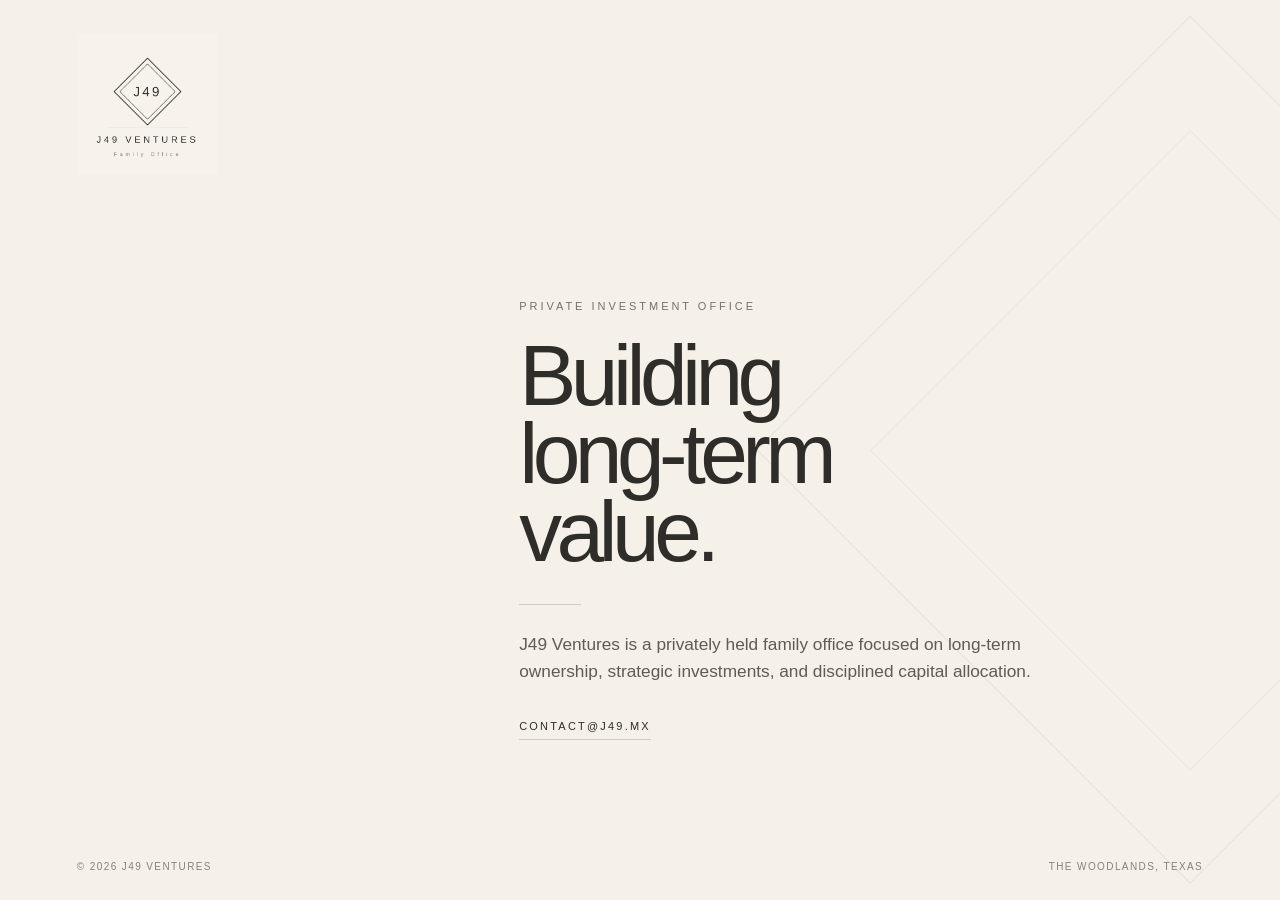
==== commit bfa0f9ee: "Add files via upload" ====
--- a/index.html
+++ b/index.html
@@ -1,204 +1,48 @@
 <!doctype html>
 <html lang="en">
 <head>
-  <meta charset="utf-8" />
-  <meta name="viewport" content="width=device-width, initial-scale=1" />
-  <meta name="robots" content="noindex,nofollow,noarchive" />
-  <meta name="theme-color" content="#07182d" />
-  <title>Mixecan | Private Investment Opportunity</title>
-  <link rel="preconnect" href="https://fonts.googleapis.com">
-  <link rel="preconnect" href="https://fonts.gstatic.com" crossorigin>
-  <link href="https://fonts.googleapis.com/css2?family=Cormorant+Garamond:ital,wght@0,500;0,600;1,500&family=Inter:wght@300;400;500;600;700&display=swap" rel="stylesheet">
-  <link rel="stylesheet" href="styles.css" />
+  <meta charset="utf-8">
+  <meta name="viewport" content="width=device-width, initial-scale=1">
+  <title>J49 Ventures | Family Office</title>
+  <meta name="description" content="J49 Ventures is a privately held family office focused on long-term ownership, strategic investments, and disciplined capital allocation.">
+  <meta name="theme-color" content="#f5f0e8">
+  <link rel="icon" href="assets/j49-logo.png">
+  <style>
+    :root{--bg:#f5f0e8;--ink:#2e2d2a;--muted:#777169;--line:rgba(46,45,42,.18);--page-x:clamp(24px,6vw,92px)}
+    *{box-sizing:border-box}html,body{margin:0;min-height:100%;background:var(--bg);color:var(--ink)}
+    body{font-family:Arial,Helvetica,sans-serif;-webkit-font-smoothing:antialiased}
+    .page{position:relative;min-height:100svh;overflow:hidden;display:grid;grid-template-rows:auto 1fr auto;padding:34px var(--page-x) 28px;isolation:isolate}
+    .geometry{position:absolute;inset:0;z-index:-1;pointer-events:none}
+    .diamond{position:absolute;width:min(48vw,690px);aspect-ratio:1;border:1px solid rgba(46,45,42,.065);transform:rotate(45deg);right:-17vw;top:50%;translate:0 -50%}
+    .diamond::after{content:"";position:absolute;inset:13%;border:1px solid rgba(46,45,42,.045)}
+    .brand{display:inline-block;width:clamp(126px,11vw,170px)}
+    .brand img{width:100%;display:block;mix-blend-mode:multiply}
+    main{display:flex;align-items:center;justify-content:flex-end;padding:clamp(70px,9vh,120px) 0}
+    .hero{width:min(620px,52vw);margin-right:clamp(0px,5vw,76px)}
+    .kicker{margin:0 0 24px;font-size:11px;letter-spacing:.27em;text-transform:uppercase;color:var(--muted)}
+    h1{margin:0;font-size:clamp(58px,6.7vw,104px);line-height:.91;letter-spacing:-.065em;font-weight:400;max-width:6.8ch}
+    .rule{width:62px;height:1px;background:var(--line);margin:34px 0 26px}
+    .intro{margin:0;max-width:560px;color:#5f5b55;font-size:clamp(17px,1.35vw,21px);line-height:1.58}
+    .contact{display:inline-block;margin-top:34px;padding-bottom:7px;color:var(--ink);text-decoration:none;font-size:11px;letter-spacing:.2em;text-transform:uppercase;border-bottom:1px solid var(--line);transition:opacity .2s ease,border-color .2s ease}
+    .contact:hover{opacity:.62;border-color:var(--ink)}
+    footer{display:flex;justify-content:space-between;gap:24px;color:#888179;font-size:10px;letter-spacing:.14em;text-transform:uppercase}
+    @media(max-width:760px){.page{padding-top:24px;padding-bottom:22px}.brand{width:118px}main{justify-content:flex-start;align-items:center;padding:70px 0 60px}.hero{width:100%;margin:0}h1{font-size:clamp(52px,16vw,76px);max-width:7ch}.intro{font-size:17px;max-width:34rem}.diamond{width:108vw;right:-64vw;top:56%}footer{align-items:flex-end;font-size:8px}footer span:last-child{text-align:right}}
+  </style>
 </head>
 <body>
-  <aside class="deck-nav" aria-label="Slide navigation">
-    <div class="brand-mini">MIXECAN<span>AGAVE SYRUP MIXERS</span></div>
-    <div class="nav-list" id="navList"></div>
-    <div class="confidential">CONFIDENTIAL</div>
-  </aside>
-
-  <main id="deck">
-    <!-- 01 Cover -->
-    <section class="slide slide-dark" data-title="Cover">
-      <div class="frame hero-frame" style="--bg:url('assets/drink.jpeg')">
-        <div class="hero-overlay"></div>
-        <div class="hero-copy">
-          <div class="wordmark">MIXECAN<span>AGAVE SYRUP MIXERS</span></div>
-          <div class="hero-rule"></div>
-          <h1>PREMIUM AGAVE<br>BEVERAGE INGREDIENTS</h1>
-          <div class="hero-rule short"></div>
-          <p class="eyebrow gold">PRIVATE INVESTMENT OPPORTUNITY</p>
-          <div class="prepared"><span>PREPARED BY</span><strong>J49 VENTURES</strong></div>
-        </div>
-        <div class="scroll-hint">SCROLL TO EXPLORE <span>↓</span></div>
-      </div>
-    </section>
-
-    <!-- 02 Investment Opportunity -->
-    <section class="slide slide-light" data-title="Investment Opportunity">
-      <div class="frame opportunity-frame">
-        <img src="assets/drink.jpeg" class="opportunity-image" alt="Agave cocktail in a crystal glass" />
-        <div class="soft-wash"></div>
-        <div class="opportunity-content">
-          <div class="wordmark navy">MIXECAN<span>AGAVE SYRUP MIXERS</span></div>
-          <p class="section-kicker">INVESTMENT OPPORTUNITY</p>
-          <div class="metrics-grid">
-            <article><div class="metric-icon">$</div><strong>$150K</strong><span>CAPITAL RAISE</span><small>Total Amount</small></article>
-            <article><div class="metric-icon">◔</div><strong>5.0%</strong><span>EQUITY OFFERED</span><small>Fully Diluted</small></article>
-            <article><div class="metric-icon">↗</div><strong>$3.0M</strong><span>IMPLIED VALUATION</span><small>Post-Money</small></article>
-            <article><div class="metric-icon">▣</div><strong>2025</strong><span>FOUNDED</span><small>Product Launch</small></article>
-          </div>
-          <div class="opportunity-statement">Building the leading premium agave beverage<br>ingredient platform for the U.S. foodservice market.</div>
-          <div class="feature-row">
-            <div><b>Headquartered in Texas</b><span>Strategically positioned for U.S. expansion</span></div>
-            <div><b>Exclusive Distribution Partner</b><span>Aligned growth with SPECS and its network</span></div>
-            <div><b>Premium Product Portfolio</b><span>High-quality agave beverage ingredients</span></div>
-            <div><b>High-Growth Opportunity</b><span>Attractive margins in a large market</span></div>
-          </div>
-        </div>
-      </div>
-    </section>
-
-    <!-- 03 Company Overview -->
-    <section class="slide slide-dark" data-title="Company Overview">
-      <div class="frame company-frame">
-        <div class="company-copy">
-          <p class="slide-label">03&nbsp;&nbsp;|&nbsp;&nbsp;COMPANY OVERVIEW</p>
-          <div class="wordmark">MIXECAN<span>AGAVE SYRUP MIXERS</span></div>
-          <div class="gold-line"></div>
-          <h2>We create premium agave<br>beverage ingredients for the<br>U.S. foodservice market.</h2>
-          <p class="body-large">Mixecan manufactures and imports high-quality agave syrups and beverage ingredients that help bars, restaurants and hospitality brands craft exceptional drinks with authentic flavor and consistency.</p>
-          <div class="company-pillars">
-            <div><span>✦</span><b>PREMIUM QUALITY</b><small>Blue agave and carefully selected natural ingredients.</small></div>
-            <div><span>◫</span><b>CRAFTED FOR MIXOLOGY</b><small>Designed for bartenders and chefs who demand performance.</small></div>
-            <div><span>◇</span><b>CONSISTENT & RELIABLE</b><small>Quality you can count on, batch after batch.</small></div>
-            <div><span>⌁</span><b>FOCUSED ON FOODSERVICE</b><small>Built for the U.S. foodservice channel.</small></div>
-          </div>
-        </div>
-        <div class="company-image-wrap"><img src="assets/mixecan-bottle.jpeg" alt="Mixecan Natural agave mixer in a bar" /></div>
-      </div>
-    </section>
-
-    <!-- 04 Product Portfolio -->
-    <section class="slide slide-light" data-title="Product Portfolio">
-      <div class="frame portfolio-frame">
-        <p class="slide-label gold-text">04&nbsp;&nbsp;|&nbsp;&nbsp;PRODUCT PORTFOLIO</p>
-        <h2 class="huge-title">PRODUCT PORTFOLIO</h2>
-        <div class="gold-line"></div>
-        <img src="assets/product-line.jpeg" class="portfolio-image" alt="Mixecan Natural, Hazelnut and Jalapeño agave mixers" />
-        <div class="flavor-row"><span>NATURAL</span><span>HAZELNUT</span><span>JALAPEÑO</span></div>
-        <p class="portfolio-caption">Multiple flavor profiles designed for coffee, cocktails, mocktails and foodservice applications.</p>
-      </div>
-    </section>
-
-    <!-- 05 Who We Are / Market footprint -->
-    <section class="slide slide-light image-slide" data-title="Who We Are">
-      <div class="frame image-frame"><img src="assets/market-map.jpeg" alt="Mixecan U.S. market footprint and market metrics" /></div>
-    </section>
-
-    <!-- 06 Market Opportunity -->
-    <section class="slide slide-light image-slide" data-title="Market Opportunity">
-      <div class="frame funnel-frame">
-        <div class="funnel-heading"><p class="slide-label gold-text">06&nbsp;&nbsp;|&nbsp;&nbsp;MARKET OPPORTUNITY</p><h2>MARKET OPPORTUNITY</h2><p>A focused strategy to capture a meaningful share of a large and attractive market.</p></div>
-        <img src="assets/market-funnel.jpeg" alt="Market opportunity funnel from $4.2B total market to $2.1M annual revenue potential" />
-      </div>
-    </section>
-
-    <!-- 07 Go-to-market -->
-    <section class="slide slide-dark" data-title="Go-to-Market">
-      <div class="frame gtm-frame">
-        <div class="gtm-bg"></div>
-        <div class="gtm-content">
-          <p class="slide-label">07&nbsp;&nbsp;|&nbsp;&nbsp;GO-TO-MARKET STRATEGY</p>
-          <h2>FROM PRODUCTION<br>TO FOODSERVICE SCALE</h2>
-          <p class="gtm-intro">Mixecan enters the U.S. market through an asset-light model built around established manufacturing and a strategically aligned distribution partner.</p>
-          <div class="gtm-flow">
-            <article><span>01</span><div class="gtm-icon">⚙</div><h3>MANUFACTURING</h3><p>Established production capabilities and consistent product quality.</p></article>
-            <i>→</i>
-            <article><span>02</span><div class="gtm-icon">▦</div><h3>IMPORTATION</h3><p>Disciplined supply-chain management and U.S. inventory planning.</p></article>
-            <i>→</i>
-            <article><span>03</span><div class="gtm-icon">◇</div><h3>SPECS DISTRIBUTION</h3><p>Exclusive access to an established Texas foodservice network.</p></article>
-            <i>→</i>
-            <article><span>04</span><div class="gtm-icon">◉</div><h3>FOODSERVICE ACCOUNTS</h3><p>Bars, restaurants, hospitality groups and beverage programs.</p></article>
-          </div>
-          <div class="gtm-note"><b>Aligned incentives.</b> Mixecan growth increases volume and category value for every participant in the channel.</div>
-        </div>
-      </div>
-    </section>
-
-    <!-- 08 Financial performance -->
-    <section class="slide slide-light image-slide" data-title="Financial Performance">
-      <div class="frame image-frame"><img src="assets/financial-performance.jpeg" alt="Mixecan financial performance projection 2026 to 2030" /></div>
-    </section>
-
-    <!-- 09 Why Invest -->
-    <section class="slide slide-light image-slide" data-title="Why Invest">
-      <div class="frame image-frame"><img src="assets/why-invest.jpeg" alt="Why invest in Mixecan investment highlights" /></div>
-    </section>
-
-    <!-- 10 Investment Structure -->
-    <section class="slide slide-light" data-title="Investment Structure">
-      <div class="frame structure-frame">
-        <div class="structure-left">
-          <p class="slide-label gold-text">10&nbsp;&nbsp;|&nbsp;&nbsp;INVESTMENT STRUCTURE</p>
-          <h2>INVESTMENT<br>STRUCTURE</h2><div class="gold-line"></div>
-          <p>The investment is made in Delta Human Factor, which owns 60% of Mixecan LLC. The resulting ownership is economically equivalent to a 5.0% ownership interest in Mixecan LLC.</p>
-          <div class="aligned"><span>◇</span><div><b>Aligned partners.</b><small>Shared vision for long-term growth.</small></div></div>
-        </div>
-        <div class="ownership-chart">
-          <div class="mixecan-node">MIXECAN LLC</div>
-          <div class="branch-line"></div>
-          <div class="owners-row">
-            <div class="owner-node gold-head"><b>DELTA HUMAN FACTOR</b><strong>60%</strong><span>Owner of Mixecan LLC</span></div>
-            <div class="owner-node"><b>SEA APPLE</b><strong>40%</strong><span>Owner of Mixecan LLC</span></div>
-          </div>
-          <div class="investor-node"><b>NEW INVESTOR</b><span>$150,000 INVESTMENT</span><strong>8.33% of Delta Human Factor</strong><i>Equivalent to</i><em>5.00% of Mixecan LLC</em></div>
-        </div>
-        <div class="deal-summary">
-          <div><span>◎</span><b>INVESTMENT AMOUNT</b><strong>$150,000</strong></div>
-          <div><span>◔</span><b>OWNERSHIP ACQUIRED</b><strong>8.33%</strong><small>of Delta Human Factor</small></div>
-          <div><span>◉</span><b>ECONOMIC OWNERSHIP</b><strong>5.00%</strong><small>of Mixecan LLC</small></div>
-          <div><span>◇</span><b>STRUCTURE</b><small>Simple, aligned, and built for long-term value creation.</small></div>
-        </div>
-      </div>
-    </section>
-
-    <!-- 11 Use of Funds -->
-    <section class="slide slide-light" data-title="Use of Funds">
-      <div class="frame funds-frame">
-        <p class="slide-label gold-text">11&nbsp;&nbsp;|&nbsp;&nbsp;USE OF FUNDS</p>
-        <h2>USE OF FUNDS</h2><div class="gold-line"></div>
-        <p class="fund-sub">Capital Allocation of the $150,000 Investment</p>
-        <div class="allocation-title">$150,000 <span>INVESTMENT</span></div>
-        <div class="allocation-bar"><div class="owner-seg">67%</div><div class="expense-seg">33%</div></div>
-        <div class="fund-columns">
-          <article><div class="fund-icon">◯</div><strong>$100,000</strong><h3>OWNER COMPENSATION</h3><ul><li>Full-time executive leadership</li><li>Commercial execution</li><li>Investor relations</li><li>Strategic partnerships</li></ul></article>
-          <article><div class="fund-icon">↗</div><strong>$50,000</strong><h3>BUSINESS DEVELOPMENT<br>& OPERATING EXPENSES</h3><ul><li>Customer acquisition</li><li>Travel & trade shows</li><li>Commercial meetings</li><li>Market expansion</li></ul></article>
-          <aside><div class="fund-icon">◎</div><p>Mixecan operates under an asset-light business model.</p><p>The capital raised is intended to accelerate commercial execution, allowing the founder to dedicate full-time focus to growing revenue and market share.</p></aside>
-        </div>
-      </div>
-    </section>
-
-    <!-- 12 Closing -->
-    <section class="slide slide-dark" data-title="Thank You">
-      <div class="frame closing-frame" style="--bg:url('assets/drink.jpeg')">
-        <div class="closing-shade"></div>
-        <div class="closing-copy">
-          <p class="slide-label gold-text">12&nbsp;&nbsp;|&nbsp;&nbsp;THANK YOU</p>
-          <h2>THANK YOU</h2><div class="gold-line"></div>
-          <p class="gold closing-opportunity">PRIVATE INVESTMENT OPPORTUNITY</p>
-          <div class="wordmark closing-logo">MIXECAN<span>NATURAL AGAVE MIXERS</span></div>
-        </div>
-        <div class="closing-panel">
-          <div><b>PREPARED BY</b><span>J49 Ventures</span></div>
-          <div><b>CONTACT</b><span>jorge@j49.mx</span></div>
-          <div><b>CONFIDENTIAL & PROPRIETARY</b><span>This presentation is confidential and intended solely for the recipient.</span></div>
-        </div>
-      </div>
-    </section>
-  </main>
-
-  <script src="script.js"></script>
+  <div class="page">
+    <div class="geometry" aria-hidden="true"><div class="diamond"></div></div>
+    <header><a class="brand" href="/" aria-label="J49 Ventures home"><img src="assets/j49-logo.png" alt="J49 Ventures Family Office"></a></header>
+    <main>
+      <section class="hero">
+        <p class="kicker">Private Investment Office</p>
+        <h1>Building long-term value.</h1>
+        <div class="rule" aria-hidden="true"></div>
+        <p class="intro">J49 Ventures is a privately held family office focused on long-term ownership, strategic investments, and disciplined capital allocation.</p>
+        <a class="contact" href="mailto:contact@j49.mx">contact@j49.mx</a>
+      </section>
+    </main>
+    <footer><span>© 2026 J49 Ventures</span><span>The Woodlands, Texas</span></footer>
+  </div>
 </body>
-</html>
+</html>
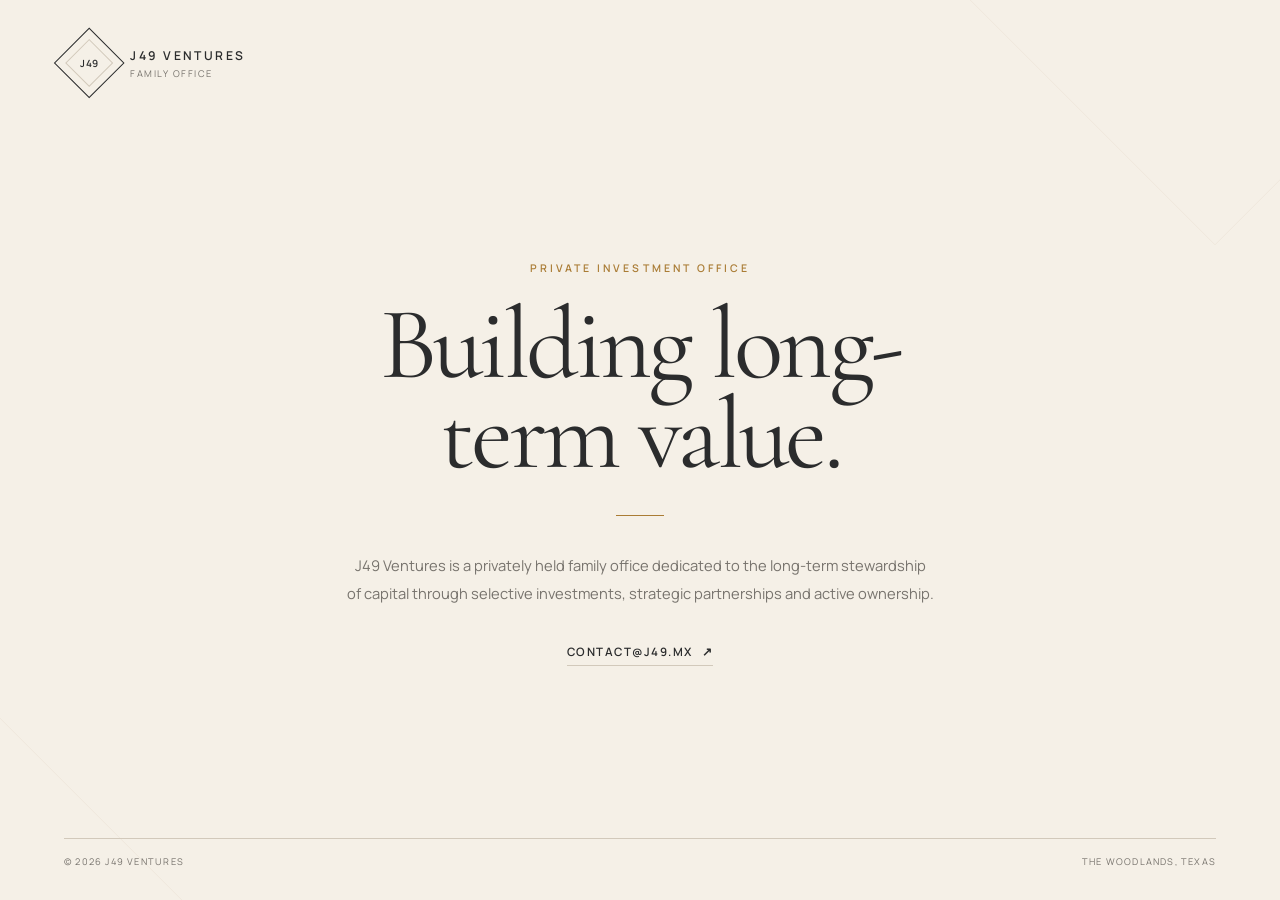
==== commit ab72d21f: "Add files via upload" ====
--- a/index.html
+++ b/index.html
@@ -3,46 +3,46 @@
 <head>
   <meta charset="utf-8">
   <meta name="viewport" content="width=device-width, initial-scale=1">
-  <title>J49 Ventures | Family Office</title>
-  <meta name="description" content="J49 Ventures is a privately held family office focused on long-term ownership, strategic investments, and disciplined capital allocation.">
-  <meta name="theme-color" content="#f5f0e8">
-  <link rel="icon" href="assets/j49-logo.png">
-  <style>
-    :root{--bg:#f5f0e8;--ink:#2e2d2a;--muted:#777169;--line:rgba(46,45,42,.18);--page-x:clamp(24px,6vw,92px)}
-    *{box-sizing:border-box}html,body{margin:0;min-height:100%;background:var(--bg);color:var(--ink)}
-    body{font-family:Arial,Helvetica,sans-serif;-webkit-font-smoothing:antialiased}
-    .page{position:relative;min-height:100svh;overflow:hidden;display:grid;grid-template-rows:auto 1fr auto;padding:34px var(--page-x) 28px;isolation:isolate}
-    .geometry{position:absolute;inset:0;z-index:-1;pointer-events:none}
-    .diamond{position:absolute;width:min(48vw,690px);aspect-ratio:1;border:1px solid rgba(46,45,42,.065);transform:rotate(45deg);right:-17vw;top:50%;translate:0 -50%}
-    .diamond::after{content:"";position:absolute;inset:13%;border:1px solid rgba(46,45,42,.045)}
-    .brand{display:inline-block;width:clamp(126px,11vw,170px)}
-    .brand img{width:100%;display:block;mix-blend-mode:multiply}
-    main{display:flex;align-items:center;justify-content:flex-end;padding:clamp(70px,9vh,120px) 0}
-    .hero{width:min(620px,52vw);margin-right:clamp(0px,5vw,76px)}
-    .kicker{margin:0 0 24px;font-size:11px;letter-spacing:.27em;text-transform:uppercase;color:var(--muted)}
-    h1{margin:0;font-size:clamp(58px,6.7vw,104px);line-height:.91;letter-spacing:-.065em;font-weight:400;max-width:6.8ch}
-    .rule{width:62px;height:1px;background:var(--line);margin:34px 0 26px}
-    .intro{margin:0;max-width:560px;color:#5f5b55;font-size:clamp(17px,1.35vw,21px);line-height:1.58}
-    .contact{display:inline-block;margin-top:34px;padding-bottom:7px;color:var(--ink);text-decoration:none;font-size:11px;letter-spacing:.2em;text-transform:uppercase;border-bottom:1px solid var(--line);transition:opacity .2s ease,border-color .2s ease}
-    .contact:hover{opacity:.62;border-color:var(--ink)}
-    footer{display:flex;justify-content:space-between;gap:24px;color:#888179;font-size:10px;letter-spacing:.14em;text-transform:uppercase}
-    @media(max-width:760px){.page{padding-top:24px;padding-bottom:22px}.brand{width:118px}main{justify-content:flex-start;align-items:center;padding:70px 0 60px}.hero{width:100%;margin:0}h1{font-size:clamp(52px,16vw,76px);max-width:7ch}.intro{font-size:17px;max-width:34rem}.diamond{width:108vw;right:-64vw;top:56%}footer{align-items:flex-end;font-size:8px}footer span:last-child{text-align:right}}
-  </style>
+  <meta name="description" content="J49 Ventures is a privately held family office focused on long-term value creation.">
+  <meta name="theme-color" content="#f5f0e7">
+  <title>J49 Ventures</title>
+  <link rel="preconnect" href="https://fonts.googleapis.com">
+  <link rel="preconnect" href="https://fonts.gstatic.com" crossorigin>
+  <link href="https://fonts.googleapis.com/css2?family=Cormorant+Garamond:wght@400;500&family=Manrope:wght@400;500;600&display=swap" rel="stylesheet">
+  <link rel="stylesheet" href="styles.css">
 </head>
 <body>
-  <div class="page">
-    <div class="geometry" aria-hidden="true"><div class="diamond"></div></div>
-    <header><a class="brand" href="/" aria-label="J49 Ventures home"><img src="assets/j49-logo.png" alt="J49 Ventures Family Office"></a></header>
-    <main>
-      <section class="hero">
-        <p class="kicker">Private Investment Office</p>
+  <div class="page-shell">
+    <header class="site-header" aria-label="J49 Ventures">
+      <a class="brand" href="/" aria-label="J49 Ventures home">
+        <span class="brand-mark" aria-hidden="true">
+          <span class="brand-mark__inner"><span>J49</span></span>
+        </span>
+        <span class="brand-copy">
+          <span class="brand-name">J49 Ventures</span>
+          <span class="brand-type">Family Office</span>
+        </span>
+      </a>
+    </header>
+
+    <main class="hero">
+      <div class="hero__content">
+        <p class="eyebrow">Private Investment Office</p>
         <h1>Building long-term value.</h1>
-        <div class="rule" aria-hidden="true"></div>
-        <p class="intro">J49 Ventures is a privately held family office focused on long-term ownership, strategic investments, and disciplined capital allocation.</p>
-        <a class="contact" href="mailto:contact@j49.mx">contact@j49.mx</a>
-      </section>
+        <div class="gold-rule" aria-hidden="true"></div>
+        <p class="intro">
+          J49 Ventures is a privately held family office dedicated to the
+          long-term stewardship of capital through selective investments,
+          strategic partnerships and active ownership.
+        </p>
+        <a class="contact" href="mailto:contact@j49.mx">contact@j49.mx <span aria-hidden="true">↗</span></a>
+      </div>
     </main>
-    <footer><span>© 2026 J49 Ventures</span><span>The Woodlands, Texas</span></footer>
+
+    <footer class="site-footer">
+      <span>© 2026 J49 Ventures</span>
+      <span>The Woodlands, Texas</span>
+    </footer>
   </div>
 </body>
-</html>+</html>
--- a/styles.css
+++ b/styles.css
@@ -0,0 +1,173 @@
+:root {
+  --ivory: #f5f0e7;
+  --ink: #2b2c2d;
+  --muted: #77736d;
+  --line: #d2c9bb;
+  --gold: #aa7c35;
+  --serif: "Cormorant Garamond", Georgia, serif;
+  --sans: "Manrope", "Helvetica Neue", Arial, sans-serif;
+}
+
+* { box-sizing: border-box; }
+
+html { min-height: 100%; }
+
+body {
+  min-height: 100%;
+  margin: 0;
+  background: var(--ivory);
+  color: var(--ink);
+  font-family: var(--sans);
+  -webkit-font-smoothing: antialiased;
+}
+
+body::before,
+body::after {
+  position: fixed;
+  z-index: -1;
+  width: 30rem;
+  height: 30rem;
+  border: 1px solid rgba(170, 124, 53, 0.055);
+  content: "";
+  pointer-events: none;
+  transform: rotate(45deg);
+}
+
+body::before { top: -21rem; right: -11rem; }
+body::after { bottom: -24rem; left: -16rem; }
+
+.page-shell {
+  display: grid;
+  min-height: 100svh;
+  grid-template-rows: auto 1fr auto;
+  padding: clamp(1.5rem, 3vw, 3rem) clamp(1.4rem, 5vw, 5.5rem) clamp(1.25rem, 2.5vw, 2.5rem);
+}
+
+.site-header { display: flex; align-items: flex-start; }
+
+.brand {
+  display: inline-flex;
+  align-items: center;
+  gap: 1rem;
+  color: inherit;
+  text-decoration: none;
+}
+
+.brand-mark {
+  display: grid;
+  width: 3.15rem;
+  height: 3.15rem;
+  place-items: center;
+  border: 1px solid var(--ink);
+  transform: rotate(45deg);
+}
+
+.brand-mark__inner {
+  display: grid;
+  width: 2.15rem;
+  height: 2.15rem;
+  place-items: center;
+  border: 1px solid var(--line);
+}
+
+.brand-mark__inner span {
+  font-family: var(--sans);
+  font-size: 0.62rem;
+  font-weight: 600;
+  letter-spacing: 0.07em;
+  transform: rotate(-45deg);
+}
+
+.brand-copy { display: grid; gap: 0.2rem; }
+.brand-name { font-size: 0.76rem; font-weight: 600; letter-spacing: 0.2em; text-transform: uppercase; }
+.brand-type { color: var(--muted); font-size: 0.58rem; letter-spacing: 0.16em; text-transform: uppercase; }
+
+.hero {
+  display: grid;
+  width: 100%;
+  place-items: center;
+  padding: clamp(4rem, 10vh, 8rem) 0;
+}
+
+.hero__content {
+  width: min(100%, 49rem);
+  margin: 0 auto;
+  text-align: center;
+}
+
+.eyebrow {
+  margin: 0 0 1.5rem;
+  color: var(--gold);
+  font-size: 0.66rem;
+  font-weight: 600;
+  letter-spacing: 0.29em;
+  text-transform: uppercase;
+}
+
+h1 {
+  max-width: 48rem;
+  margin: 0 auto;
+  font-family: var(--serif);
+  font-size: clamp(3.6rem, 8vw, 7rem);
+  font-weight: 400;
+  letter-spacing: -0.035em;
+  line-height: 0.88;
+  text-wrap: balance;
+}
+
+.gold-rule { width: 3rem; height: 1px; margin: 2.25rem auto; background: var(--gold); }
+
+.intro {
+  max-width: 39rem;
+  margin: 0 auto;
+  color: var(--muted);
+  font-size: clamp(0.9rem, 1.15vw, 1.05rem);
+  line-height: 1.9;
+  text-wrap: balance;
+}
+
+.contact {
+  display: inline-flex;
+  align-items: center;
+  gap: 0.55rem;
+  margin-top: 2rem;
+  border-bottom: 1px solid var(--line);
+  color: var(--ink);
+  font-size: 0.72rem;
+  font-weight: 600;
+  letter-spacing: 0.13em;
+  line-height: 2.1;
+  text-decoration: none;
+  text-transform: uppercase;
+  transition: border-color 180ms ease, color 180ms ease;
+}
+
+.contact:hover,
+.contact:focus-visible { border-color: var(--gold); color: var(--gold); }
+
+.site-footer {
+  display: flex;
+  justify-content: space-between;
+  gap: 1rem;
+  border-top: 1px solid var(--line);
+  padding-top: 1rem;
+  color: var(--muted);
+  font-size: 0.58rem;
+  letter-spacing: 0.13em;
+  text-transform: uppercase;
+}
+
+@media (max-width: 640px) {
+  .page-shell { padding: 1.5rem 1.25rem 1.25rem; }
+  .brand-mark { width: 2.7rem; height: 2.7rem; }
+  .brand-mark__inner { width: 1.8rem; height: 1.8rem; }
+  .brand-copy { gap: 0.1rem; }
+  h1 { font-size: clamp(3.35rem, 16vw, 4.8rem); line-height: 0.92; }
+  .hero { padding: 4.5rem 0; }
+  .intro { max-width: 31rem; font-size: 0.88rem; line-height: 1.75; }
+  .site-footer { align-items: flex-start; flex-direction: column; }
+}
+
+@media (prefers-reduced-motion: reduce) {
+  *, *::before, *::after { scroll-behavior: auto !important; transition: none !important; }
+}
